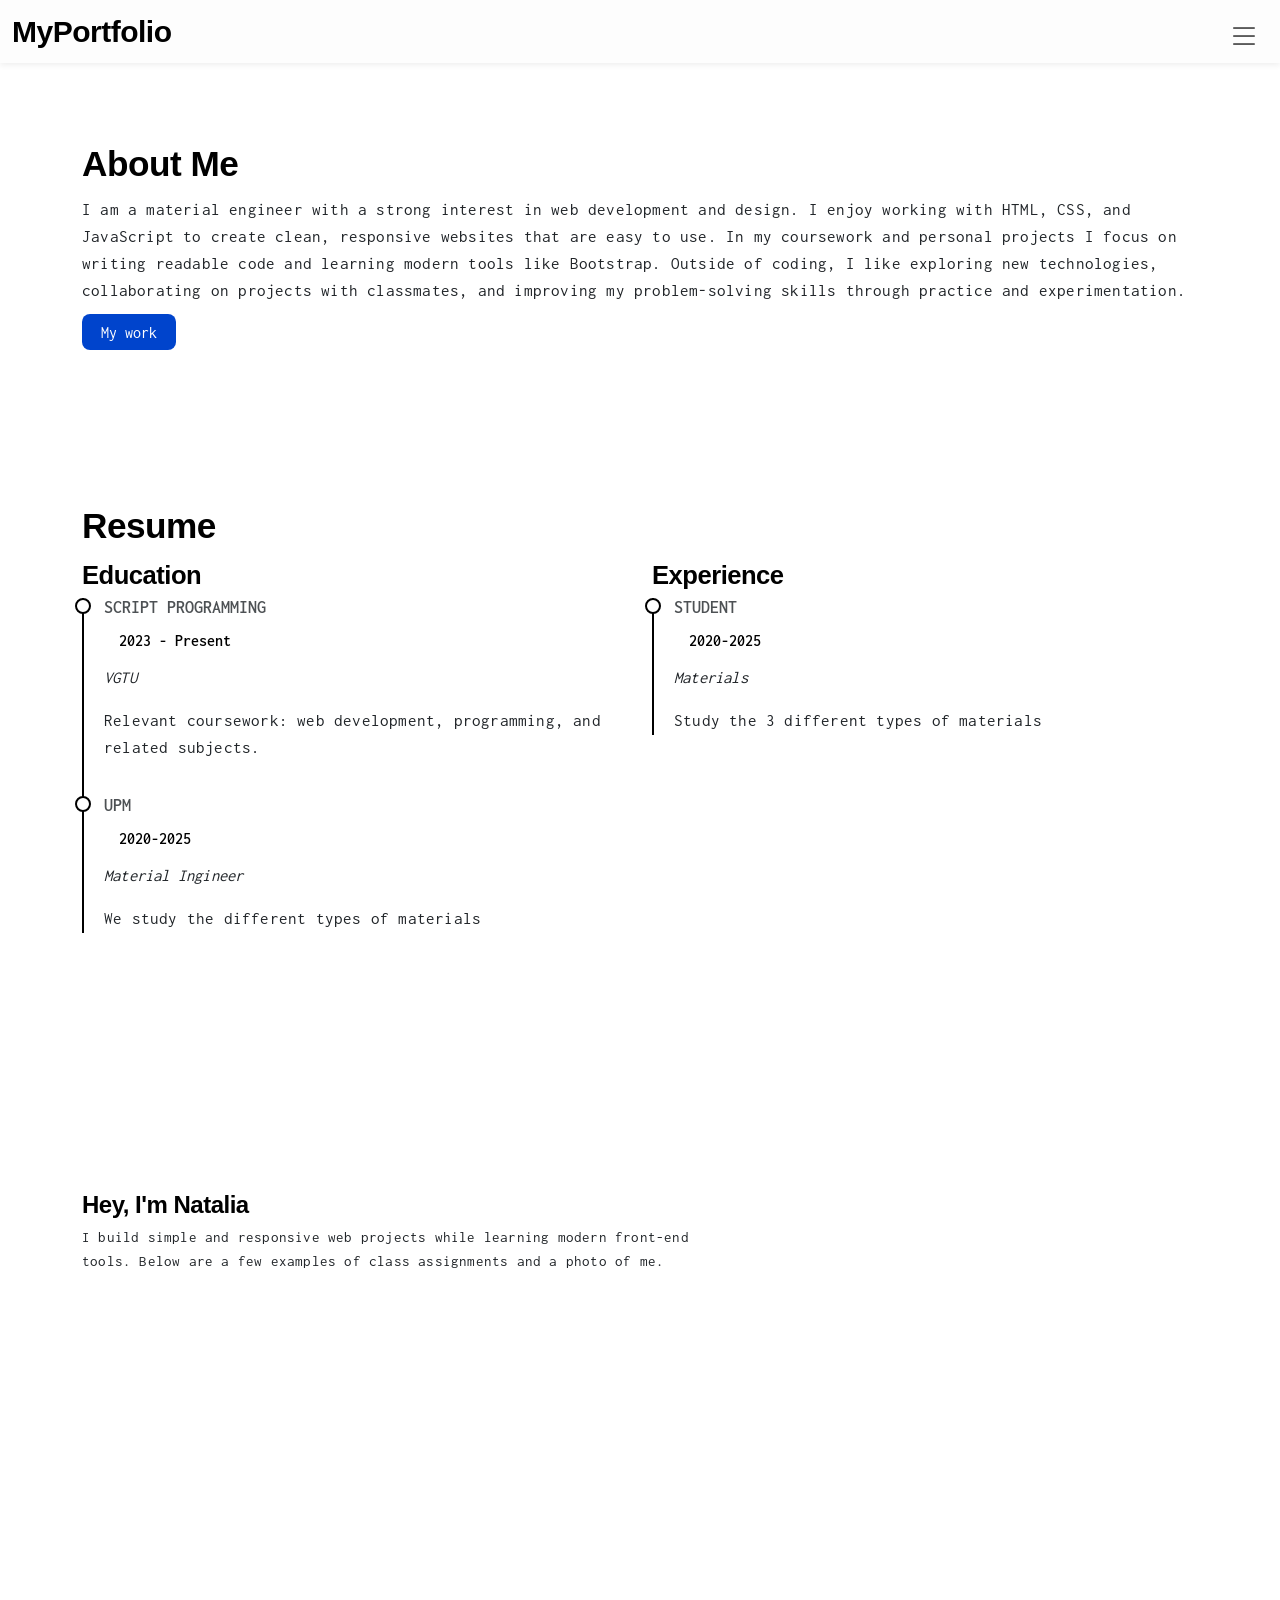
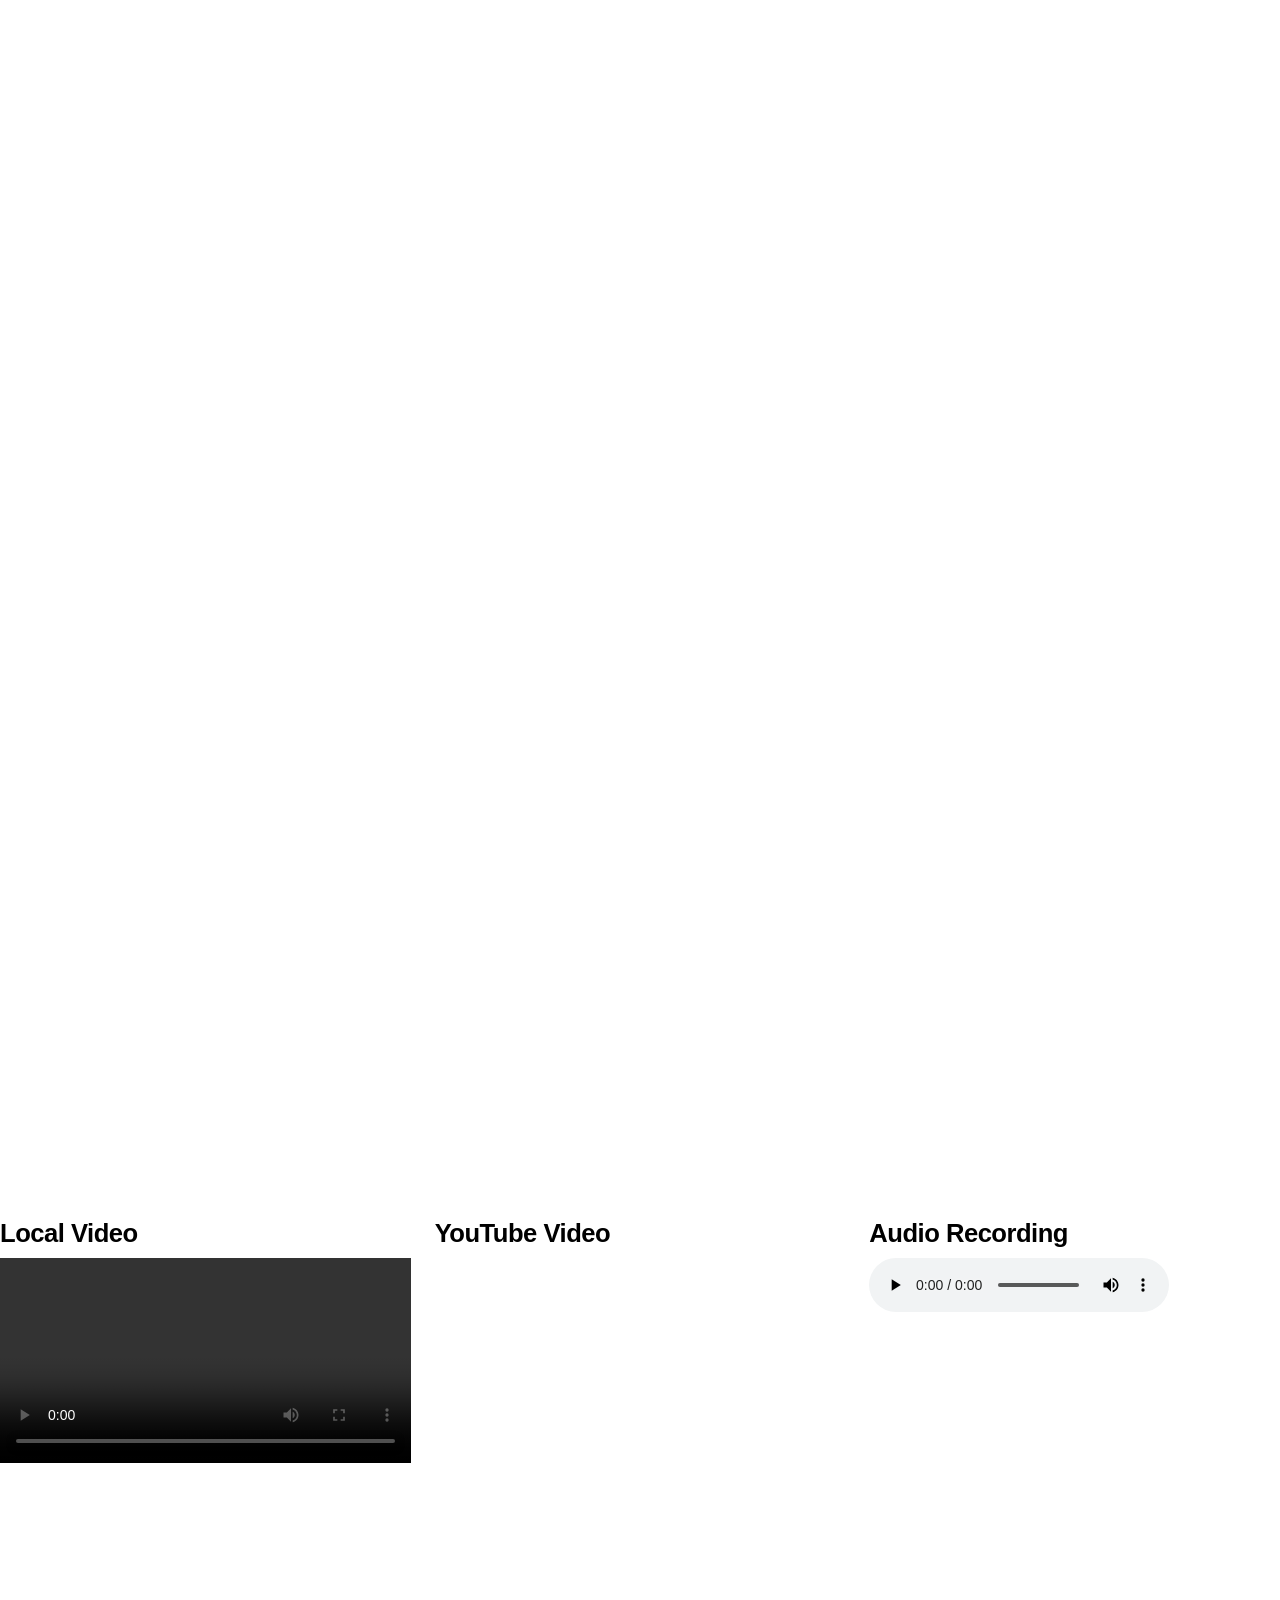
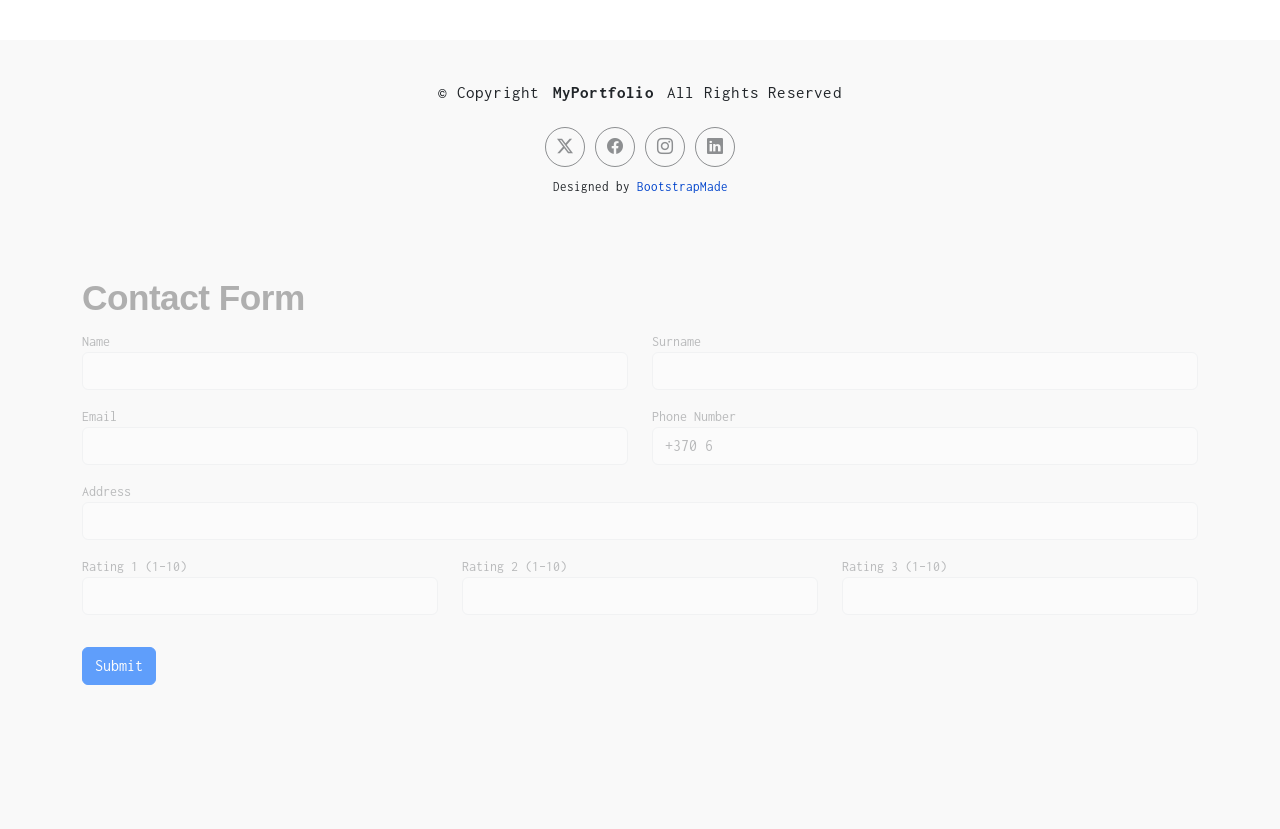
==== index.html @ 42c363b5 "Update index.html" ====
<!DOCTYPE html>
<html lang="en">

<head>
  <meta charset="utf-8">
  <meta content="width=device-width, initial-scale=1.0" name="viewport">
  <title>Natalia - Portfolio &amp; Resume</title>
  <meta name="description" content="">
  <meta name="keywords" content="">

  <link href="assets/img/favicon.png" rel="icon">
  <link href="assets/img/apple-touch-icon.png" rel="apple-touch-icon">

  <link href="https://fonts.googleapis.com" rel="preconnect">
  <link href="https://fonts.gstatic.com" rel="preconnect" crossorigin>
  <link href="https://fonts.googleapis.com/css2?family=Inconsolata:wght@200;300;400;500;600;700;800;900&display=swap" rel="stylesheet">

  <link href="assets/vendor/bootstrap/css/bootstrap.min.css" rel="stylesheet">
  <link href="assets/vendor/bootstrap-icons/bootstrap-icons.css" rel="stylesheet">
  <link href="assets/vendor/aos/aos.css" rel="stylesheet">
  <link href="assets/vendor/glightbox/css/glightbox.min.css" rel="stylesheet">
  <link href="assets/vendor/swiper/swiper-bundle.min.css" rel="stylesheet">

  <link href="assets/css/main.css" rel="stylesheet">
  <link href="assets/css/custom.css" rel="stylesheet">


  </head>

<body class="index-page loading animated-gradient-bg">
<div id="loader" class="loader"></div>


  <header id="header" class="header d-flex align-items-center sticky-top">
    <div class="container-fluid  position-relative d-flex align-items-center justify-content-between">

      <a href="index.html" class="logo d-flex align-items-center">
        <h1 class="sitename">MyPortfolio</h1>
      </a>

      <nav id="navmenu" class="navmenu">
        <ul>
          <li><a href="index.html" class="active">Home</a></li>
          <li><a href="about.html">About</a></li>
          <li><a href="services.html">Services</a></li>
          <li><a href="portfolio.html">Portfolio</a></li>
          <li class="dropdown"><a href="#"><span>Dropdown</span> <i class="bi bi-chevron-down toggle-dropdown"></i></a>
            <ul>
          <li><a href="contact.html">Contact</a></li>
        </ul>
        <i class="mobile-nav-toggle d-xl-none bi bi-list"></i>
      </nav>

    </div>
  </header>

  <main class="main">
    <!-- Decorative CSS shapes (optional task) -->
    <div class="decor-shape decor-circle"></div>
    <div class="decor-shape decor-triangle"></div>

    <section id="about" class="about section custom-fade">
      <div class="container">
        <h2>About Me</h2>
        <p>
          I am a material engineer with a strong interest in web development and
          design. I enjoy working with HTML, CSS, and JavaScript to create clean, responsive
          websites that are easy to use. In my coursework and personal projects I focus on
          writing readable code and learning modern tools like Bootstrap. Outside of coding,
          I like exploring new technologies, collaborating on projects with classmates, and
          improving my problem-solving skills through practice and experimentation.
        </p>
       <a class="btn-custom custom-hover" href="#portfolio">My work</a>
      </div>
    </section>
    <section id="resume" class="resume section custom-fade">
      <div class="container">
        <h2>Resume</h2>

        <div class="row">
          <div class="col-lg-6">
            <h3>Education</h3>

            <div class="resume-item">
              <h4>Script programming</h4>
              <h5>2023 - Present</h5>
              <p><em>VGTU</em></p>
              <p>Relevant coursework: web development, programming, and related subjects.</p>
            </div>

            <div class="resume-item">
              <h4>UPM</h4>
              <h5>2020-2025</h5>
              <p><em>Material Ingineer</em></p>
              <p>We study the different types of materials</p>
            </div>
          </div>

          <div class="col-lg-6">
            <h3>Experience</h3>

            <div class="resume-item">
              <h4>Student</h4>
              <h5>2020-2025</h5>
              <p><em>Materials</em></p>
              <p>Study the 3 different types of materials</p>
            </div>

          </div>
        </div>
      </div>
    </section>
    <section id="portfolio" class="portfolio section">


    <section id="portfolio2" class="portfolio section">

      <div class="container">

        <div class="isotope-layout" data-default-filter="*" data-layout="masonry" data-sort="original-order">

          <div class="row align-items-center">
            <div class="col-lg-7 portfolio-info">
              <h3>Hey, I'm Natalia</h3>
              <p> I build simple and responsive web projects while learning modern front-end tools.
  Below are a few examples of class assignments and a photo of me.</p>
            </div>
            <div class="col-lg-5 text-center text-lg-end">
              <ul class="portfolio-filters isotope-filters" data-aos="fade-up" data-aos-delay="100">
                <li data-filter="*" class="filter-active">All</li>
                <li data-filter=".filter-app">App</li>
                <li data-filter=".filter-product">Product</li>
                <li data-filter=".filter-branding">Branding</li>
                <li data-filter=".filter-books">Books</li>
              </ul></div>
          </div>

          <div class="row gy-4 isotope-container" data-aos="fade-up" data-aos-delay="200" style="position: relative; height: 1344px;">
            <div class="col-lg-4 col-md-6 portfolio-item isotope-item filter-product" style="position: absolute; left: 0px; top: 1008px;">
              <div class="portfolio-content h-100">
                <img src="assets/img/img_1.jpg" class="img-fluid" alt="Natalia">
                <div class="portfolio-info">
                  <h4>Me 1</h4>
                  <p>A picture of me in Norway</p>
                  <div>
                    <a href="assets/img/img_1.jpg" title="Me 1" data-gallery="portfolio-gallery-product" class="glightbox preview-link"><i class="bi bi-zoom-in"></i></a>
                    <a href="portfolio-details.html" title="More Details" class="details-link"><i class="bi bi-link-45deg"></i></a>
                  </div>
                </div>
              </div>
            </div><div class="col-lg-4 col-md-6 portfolio-item isotope-item filter-branding" style="position: absolute; left: 440px; top: 1008px;">
              <div class="portfolio-content h-100">
                <img src="assets/img/img_2.jpg" class="img-fluid" alt="using laser we examinate the samples">
                <div class="portfolio-info">
                  <h4>Me 2</h4>
                  <p>Nanomaterials Lab work</p>
                  <div>
                    <a href="assets/img/img_2.jpg" title="Me 2" data-gallery="portfolio-gallery-branding" class="glightbox preview-link"><i class="bi bi-zoom-in"></i></a>
                    <a href="portfolio-details.html" title="More Details" class="details-link"><i class="bi bi-link-45deg"></i></a>
                  </div>
                </div>
              </div>
            </div><div class="col-lg-4 col-md-6 portfolio-item isotope-item filter-books" style="position: absolute; left: 880px; top: 1008px;">
              <div class="portfolio-content h-100">
                <img src="assets/img/img_3.jpg" class="img-fluid" alt="In this picture we examinate the microstructure of the material">
                <div class="portfolio-info">
                  <h4>Me 3</h4>
                  <p>Aerospace material lab work</p>
                  <div>
                    <a href="assets/img/img_3.jpg" title="Me 3" data-gallery="portfolio-gallery-book" class="glightbox preview-link"><i class="bi bi-zoom-in"></i></a>
                    <a href="portfolio-details.html" title="More Details" class="details-link"><i class="bi bi-link-45deg"></i></a>
                  </div>
                </div>
              </div>
            </div></div></div>

      </div>

    </section><section id="services" class="services section">
      <div class="row gy-4 mt-4">
        <div class="col-lg-4">
          <h3>Local Video</h3>
          <video controls width="100%">
            <source src="assets/media/videolab.MOV" type="video/mp4">
            Class video
          </video>
        </div>

        <div class="col-lg-4">
          <h3>YouTube Video</h3>
          <iframe width="100%" height="215"
                  src="https://www.youtube.com/embed/D8U4G5kcpcM?si=-_THnmjvSXBXtHOO"
                  frameborder="0"
                  allow="accelerometer; autoplay; clipboard-write; encrypted-media; gyroscope; picture-in-picture"
                  allowfullscreen>
          </iframe>
        </div>

        <div class="col-lg-4">
          <h3>Audio Recording</h3>
          <audio controls>
            <source src="assets/media/sound.mp3" type="audio/mpeg">
            Audio
          </audio>
        </div>
      </div>



    </section></main>

  <footer id="footer" class="footer light-background">

    <div class="container">
      <div class="copyright text-center ">
        <p>© <span>Copyright</span> <strong class="px-1 sitename">MyPortfolio</strong> <span>All Rights Reserved</span></p>
      </div>
      <div class="social-links d-flex justify-content-center">
        <a href=""><i class="bi bi-twitter-x"></i></a>
        <a href=""><i class="bi bi-facebook"></i></a>
        <a href=""><i class="bi bi-instagram"></i></a>
        <a href=""><i class="bi bi-linkedin"></i></a>
      </div>
      <div class="credits">
        Designed by <a href="https://bootstrapmade.com/">BootstrapMade</a>
      </div>
    </div>
<section id="contact" class="contact section">
  <div class="container">

    <h2>Contact Form</h2>

    <form id="contactForm">

      <div class="row gy-3">
        
        <div class="col-md-6">
          <label>Name</label>
          <input type="text" id="name" class="form-control">
        </div>

        <div class="col-md-6">
          <label>Surname</label>
          <input type="text" id="surname" class="form-control">
        </div>

        <div class="col-md-6">
          <label>Email</label>
          <input type="email" id="email" class="form-control">
        </div>

        <div class="col-md-6">
          <label>Phone Number</label>
          <input type="text" id="phone" class="form-control">
        </div>

        <div class="col-12">
          <label>Address</label>
          <input type="text" id="address" class="form-control">
        </div>

        <div class="col-md-4">
          <label>Rating 1 (1–10)</label>
          <input type="number" id="rate1" class="form-control rating-input" min="1" max="10">
        </div>

        <div class="col-md-4">
          <label>Rating 2 (1–10)</label>
          <input type="number" id="rate2" class="form-control rating-input" min="1" max="10">
        </div>

        <div class="col-md-4">
          <label>Rating 3 (1–10)</label>
          <input type="number" id="rate3" class="form-control rating-input" min="1" max="10">
        </div>

        <div class="col-12">
          <button type="submit" id="submitBtn" class="btn btn-primary mt-3">Submit</button>
      
      </div>
    </form>

    <div id="formResult" class="mt-4"></div>

    <div id="successPopup" class="popup">Form submitted successfully!</div>

  </div>
</section>

</section>

  </footer>

  <a href="#" id="scroll-top" class="scroll-top d-flex align-items-center justify-content-center"><i class="bi bi-arrow-up-short"></i></a>

  <script src="assets/vendor/bootstrap/js/bootstrap.bundle.min.js"></script>
  <script src="assets/vendor/php-email-form/validate.js"></script>
  <script src="assets/vendor/aos/aos.js"></script>
  <script src="assets/vendor/glightbox/js/glightbox.min.js"></script>
  <script src="assets/vendor/imagesloaded/imagesloaded.pkgd.min.js"></script>
  <script src="assets/vendor/isotope-layout/isotope.pkgd.min.js"></script>
  <script src="assets/vendor/swiper/swiper-bundle.min.js"></script>

  <script src="assets/js/main.js"></script>
  <script src="assets/js/custom.js"></script>
    <script>
    // Cuando la página termina de cargar
    window.addEventListener('load', function () {
      const loader = document.getElementById('loader');

      // Quita la clase "loading" del body para mostrar el contenido
      document.body.classList.remove('loading');

      // Desvanece y oculta el loader
      if (loader) {
        loader.style.opacity = '0';
        setTimeout(function () {
          loader.style.display = 'none';
        }, 500); // mismo tiempo que la transición en CSS
      }
    });
  </script>

</body>

</html>
---- assets/css/main.css ----
/**
* Template Name: MyPortfolio
* Template URL: https://bootstrapmade.com/myportfolio-bootstrap-portfolio-website-template/
* Updated: Aug 08 2024 with Bootstrap v5.3.3
* Author: BootstrapMade.com
* License: https://bootstrapmade.com/license/
*/

/*--------------------------------------------------------------
# Font & Color Variables
# Help: https://bootstrapmade.com/color-system/
--------------------------------------------------------------*/
/* Fonts */
:root {
  --default-font: "Inconsolata",  system-ui, -apple-system, "Segoe UI", Roboto, "Helvetica Neue", Arial, "Noto Sans", "Liberation Sans", sans-serif, "Apple Color Emoji", "Segoe UI Emoji", "Segoe UI Symbol", "Noto Color Emoji";
  --heading-font: "Inconsolata",  sans-serif;
  --nav-font: "Inconsolata",  sans-serif;
}

/* Global Colors - The following color variables are used throughout the website. Updating them here will change the color scheme of the entire website */
:root { 
  --background-color: #ffffff; /* Background color for the entire website, including individual sections */
  --default-color: #212529; /* Default color used for the majority of the text content across the entire website */
  --heading-color: #000000; /* Color for headings, subheadings and title throughout the website */
  --accent-color: #000000; /* Accent color that represents your brand on the website. It's used for buttons, links, and other elements that need to stand out */
  --surface-color: #ffffff; /* The surface color is used as a background of boxed elements within sections, such as cards, icon boxes, or other elements that require a visual separation from the global background. */
  --contrast-color: #ffffff; /* Contrast color for text, ensuring readability against backgrounds of accent, heading, or default colors. */
}

/* Nav Menu Colors - The following color variables are used specifically for the navigation menu. They are separate from the global colors to allow for more customization options */
:root {
  --nav-color: #5b5b5b;  /* The default color of the main navmenu links */
  --nav-hover-color: #000000; /* Applied to main navmenu links when they are hovered over or active */
  --nav-mobile-background-color: #f5f5f5; /* Used as the background color for mobile navigation menu */
  --nav-dropdown-background-color: #ffffff; /* Used as the background color for dropdown items that appear when hovering over primary navigation items */
  --nav-dropdown-color: #5b5b5b; /* Used for navigation links of the dropdown items in the navigation menu. */
  --nav-dropdown-hover-color: #000000; /* Similar to --nav-hover-color, this color is applied to dropdown navigation links when they are hovered over. */
}

/* Color Presets - These classes override global colors when applied to any section or element, providing reuse of the sam color scheme. */

.light-background {
  --background-color: #f9f9f9;
  --surface-color: #ffffff;
}

.dark-background {
  --background-color: #060606;
  --default-color: #ffffff;
  --heading-color: #ffffff;
  --surface-color: #252525;
  --contrast-color: #ffffff;
}

/* Smooth scroll */
:root {
  scroll-behavior: smooth;
}

/*--------------------------------------------------------------
# General Styling & Shared Classes
--------------------------------------------------------------*/
body {
  color: var(--default-color);
  background-color: var(--background-color);
  font-family: var(--default-font);
}

a {
  color: var(--accent-color);
  text-decoration: none;
  transition: 0.3s;
}

a:hover {
  color: color-mix(in srgb, var(--accent-color), transparent 25%);
  text-decoration: none;
}

h1,
h2,
h3,
h4,
h5,
h6 {
  color: var(--heading-color);
  font-family: var(--heading-font);
}

/* PHP Email Form Messages
------------------------------*/
.php-email-form .error-message {
  display: none;
  background: #df1529;
  color: #ffffff;
  text-align: left;
  padding: 15px;
  margin-bottom: 24px;
  font-weight: 600;
}

.php-email-form .sent-message {
  display: none;
  color: #ffffff;
  background: #059652;
  text-align: center;
  padding: 15px;
  margin-bottom: 24px;
  font-weight: 600;
}

.php-email-form .loading {
  display: none;
  background: var(--surface-color);
  text-align: center;
  padding: 15px;
  margin-bottom: 24px;
}

.php-email-form .loading:before {
  content: "";
  display: inline-block;
  border-radius: 50%;
  width: 24px;
  height: 24px;
  margin: 0 10px -6px 0;
  border: 3px solid var(--accent-color);
  border-top-color: var(--surface-color);
  animation: php-email-form-loading 1s linear infinite;
}

@keyframes php-email-form-loading {
  0% {
    transform: rotate(0deg);
  }

  100% {
    transform: rotate(360deg);
  }
}

/*--------------------------------------------------------------
# Global Header
--------------------------------------------------------------*/
.header {
  color: var(--default-color);
  background-color: var(--background-color);
  padding: 15px 0;
  transition: all 0.5s;
  z-index: 997;
}

.header .logo {
  line-height: 1;
}

.header .logo img {
  max-height: 32px;
  margin-right: 8px;
}

.header .logo h1 {
  font-size: 30px;
  margin: 0;
  font-weight: 700;
  color: var(--heading-color);
}

/*--------------------------------------------------------------
# Navigation Menu
--------------------------------------------------------------*/
/* Navmenu */
.mobile-nav-toggle {
  color: var(--nav-color);
  position: fixed;
  top: 20px;
  right: 20px;
  font-size: 32px;
  line-height: 0;
  cursor: pointer;
  display: block !important;
  z-index: 998;
  transition: 0.3s;
}

.mobile-nav-toggle:hover {
  color: var(--nav-hover-color);
}

.navmenu {
  position: fixed;
  top: 0;
  bottom: 0;
  right: -300px;
  z-index: 997;
  transition: 0.3s;
  width: 300px;
  overflow: hidden;
}

.navmenu ul {
  display: block;
  list-style: none;
  padding: 10px 0;
  margin: 0;
  overflow-y: auto;
  transition: 0.3s;
  z-index: 998;
}

.navmenu a,
.navmenu a:focus {
  color: var(--nav-dropdown-color);
  padding: 10px 20px;
  font-family: var(--nav-font);
  font-size: 17px;
  font-weight: 500;
  display: flex;
  align-items: center;
  justify-content: space-between;
  white-space: nowrap;
  transition: 0.3s;
}

.navmenu a i,
.navmenu a:focus i {
  font-size: 12px;
  line-height: 0;
  margin-left: 5px;
  width: 30px;
  height: 30px;
  display: flex;
  align-items: center;
  justify-content: center;
  border-radius: 50%;
  transition: 0.3s;
  background-color: color-mix(in srgb, var(--accent-color), transparent 90%);
}

.navmenu a i:hover,
.navmenu a:focus i:hover {
  background-color: var(--accent-color);
  color: var(--contrast-color);
}

.navmenu a:hover,
.navmenu .active,
.navmenu .active:focus {
  color: var(--nav-dropdown-hover-color);
}

.navmenu .active i,
.navmenu .active:focus i {
  background-color: var(--accent-color);
  color: var(--contrast-color);
  transform: rotate(180deg);
}

.navmenu .dropdown ul {
  position: static;
  display: none;
  z-index: 99;
  padding: 10px 0;
  margin: 10px 20px;
  box-shadow: none;
  transition: all 0.5s ease-in-out;
}

.navmenu .dropdown>.dropdown-active {
  display: block;
  background-color: var(--nav-dropdown-background-color);
  border: 1px solid color-mix(in srgb, var(--nav-dropdown-color), transparent 90%);
}

.mobile-nav-active {
  overflow: hidden;
}

.mobile-nav-active .mobile-nav-toggle {
  right: 310px;
  background-color: var(--surface-color);
  border-radius: 50%;
  border: 1px solid color-mix(in srgb, var(--default-color), transparent 80%);
}

.mobile-nav-active .navmenu {
  position: fixed;
  overflow: hidden;
  top: 0;
  bottom: 0;
  right: 0;
  background-color: var(--nav-mobile-background-color);
  transition: 0.3s;
}

/*--------------------------------------------------------------
# Global Footer
--------------------------------------------------------------*/
.footer {
  color: var(--default-color);
  background-color: var(--background-color);
  font-size: 14px;
  padding: 40px 0;
  position: relative;
}

.footer .copyright p {
  margin-bottom: 0;
}

.footer .social-links {
  margin-top: 20px;
}

.footer .social-links a {
  display: flex;
  align-items: center;
  justify-content: center;
  width: 40px;
  height: 40px;
  border-radius: 50%;
  border: 1px solid color-mix(in srgb, var(--default-color), transparent 50%);
  font-size: 16px;
  color: color-mix(in srgb, var(--default-color), transparent 50%);
  margin: 0 5px;
  transition: 0.3s;
}

.footer .social-links a:hover {
  color: var(--accent-color);
  border-color: var(--accent-color);
}

.footer .credits {
  margin-top: 10px;
  font-size: 13px;
  text-align: center;
}

/*--------------------------------------------------------------
# Preloader
--------------------------------------------------------------*/
#preloader {
  position: fixed;
  inset: 0;
  z-index: 9999;
  overflow: hidden;
  background-color: var(--background-color);
  transition: all 0.6s ease-out;
}

#preloader:before {
  content: "";
  position: fixed;
  top: calc(50% - 30px);
  left: calc(50% - 30px);
  border: 6px solid var(--accent-color);
  border-top-color: color-mix(in srgb, var(--accent-color), transparent 90%);
  border-radius: 50%;
  width: 60px;
  height: 60px;
  animation: animate-preloader 1s linear infinite;
}

@keyframes animate-preloader {
  0% {
    transform: rotate(0deg);
  }

  100% {
    transform: rotate(360deg);
  }
}

/*--------------------------------------------------------------
# Scroll Top Button
--------------------------------------------------------------*/
.scroll-top {
  position: fixed;
  visibility: hidden;
  opacity: 0;
  right: 15px;
  bottom: -15px;
  z-index: 99999;
  background-color: var(--accent-color);
  width: 44px;
  height: 44px;
  border-radius: 50px;
  transition: all 0.4s;
}

.scroll-top i {
  font-size: 24px;
  color: var(--contrast-color);
  line-height: 0;
}

.scroll-top:hover {
  background-color: color-mix(in srgb, var(--accent-color), transparent 20%);
  color: var(--contrast-color);
}

.scroll-top.active {
  visibility: visible;
  opacity: 1;
  bottom: 15px;
}

/*--------------------------------------------------------------
# Disable aos animation delay on mobile devices
--------------------------------------------------------------*/
@media screen and (max-width: 768px) {
  [data-aos-delay] {
    transition-delay: 0 !important;
  }
}

/*--------------------------------------------------------------
# Global Page Titles & Breadcrumbs
--------------------------------------------------------------*/
.page-title {
  color: var(--default-color);
  background-color: var(--background-color);
  padding: 120px 0;
  text-align: center;
  position: relative;
}

.page-title h1 {
  font-size: 42px;
  font-weight: 700;
  margin-bottom: 10px;
}

.page-title .breadcrumbs ol {
  display: flex;
  flex-wrap: wrap;
  list-style: none;
  justify-content: center;
  padding: 0;
  margin: 0;
  font-size: 16px;
  font-weight: 400;
}

.page-title .breadcrumbs ol li+li {
  padding-left: 10px;
}

.page-title .breadcrumbs ol li+li::before {
  content: "/";
  display: inline-block;
  padding-right: 10px;
  color: color-mix(in srgb, var(--default-color), transparent 70%);
}

/*--------------------------------------------------------------
# Global Sections
--------------------------------------------------------------*/
section,
.section {
  color: var(--default-color);
  background-color: var(--background-color);
  padding: 60px 0;
  scroll-margin-top: 90px;
  overflow: clip;
}

@media (max-width: 1199px) {

  section,
  .section {
    scroll-margin-top: 66px;
  }
}

/*--------------------------------------------------------------
# Global Section Titles
--------------------------------------------------------------*/
.section-title {
  text-align: center;
  padding-bottom: 60px;
  position: relative;
}

.section-title h2 {
  font-size: 32px;
  font-weight: 400;
  margin-bottom: 15px;
}

.section-title p {
  margin-bottom: 0;
}

/*--------------------------------------------------------------
# Portfolio Section
--------------------------------------------------------------*/
.portfolio .portfolio-info h3 {
  font-size: 24px;
  margin-bottom: 5px;
}

.portfolio .portfolio-info p {
  font-size: 15px;
}

.portfolio .portfolio-filters {
  padding: 0;
  margin: 0 auto 20px auto;
  list-style: none;
}

.portfolio .portfolio-filters li {
  cursor: pointer;
  display: inline-block;
  padding: 0;
  font-size: 16px;
  font-weight: 400;
  margin: 0 10px;
  line-height: 1;
  margin-bottom: 5px;
  transition: all 0.3s ease-in-out;
}


.portfolio .portfolio-filters li:first-child {
  margin-left: 0;
}

.portfolio .portfolio-filters li:last-child {
  margin-right: 5px;
}

@media (max-width: 575px) {
  .portfolio .portfolio-filters li {
    font-size: 14px;
    margin: 0 5px;
  }
}

.portfolio .portfolio-content {
  position: relative;
  overflow: hidden;
}

.portfolio .portfolio-content img {
  transition: 0.3s;
}

.portfolio .portfolio-content .portfolio-info {
  opacity: 0;
  position: absolute;
  inset: 0;
  z-index: 3;
  transition: all ease-in-out 0.3s;
  background: rgba(0, 0, 0, 0.6);
  padding: 15px;
  display: flex;
  align-items: center;
  justify-content: center;
  flex-direction: column;
}

.portfolio .portfolio-content .portfolio-info h4 {
  font-size: 18px;
  mask-border: 0;
  font-weight: 400;
  color: #ffffff;
  display: inline-block;
}

.portfolio .portfolio-content .portfolio-info p {
  text-align: center;
  display: inline-block;
  font-size: 14px;
  font-weight: 400;
  color: rgba(255, 255, 255, 0.8);
}

.portfolio .portfolio-content .portfolio-info .preview-link,
.portfolio .portfolio-content .portfolio-info .details-link {
  font-size: 26px;
  color: #fff;
  transition: 0.3s;
  line-height: 1.2;
}

.portfolio .portfolio-content .portfolio-info .preview-link:hover,
.portfolio .portfolio-content .portfolio-info .details-link:hover {
  color: var(--accent-color);
}

.portfolio .portfolio-content .portfolio-info .details-link {
  left: 50%;
  font-size: 34px;
  line-height: 0;
}

.portfolio .portfolio-content:hover .portfolio-info {
  opacity: 1;
}

.portfolio .portfolio-content:hover img {
  transform: scale(1.1);
}

/*--------------------------------------------------------------
# Clients Section
--------------------------------------------------------------*/
.clients .swiper-slide img {
  opacity: 0.5;
  transition: 0.3s;
  filter: grayscale(100);
}

.clients .swiper-slide img:hover {
  filter: none;
  opacity: 1;
}

.clients .swiper-wrapper {
  height: auto;
}

.clients .swiper-pagination {
  margin-top: 20px;
  position: relative;
}

.clients .swiper-pagination .swiper-pagination-bullet {
  width: 12px;
  height: 12px;
  opacity: 1;
  background-color: color-mix(in srgb, var(--default-color), transparent 80%);
}

.clients .swiper-pagination .swiper-pagination-bullet-active {
  background-color: var(--accent-color);
}

/*--------------------------------------------------------------
# Services Section
--------------------------------------------------------------*/
.services .service-item {
  background-color: var(--surface-color);
  padding: 40px;
  box-shadow: 0px 0 30px rgba(0, 0, 0, 0.1);
  height: 100%;
}

.services .service-item .icon {
  width: 48px;
  height: 48px;
  position: relative;
  margin-bottom: 50px;
}

.services .service-item .icon i {
  color: color-mix(in srgb, var(--heading-color), transparent 30%);
  font-size: 56px;
  transition: ease-in-out 0.3s;
  z-index: 2;
  position: relative;
}

.services .service-item .icon:before {
  position: absolute;
  content: "";
  height: 100%;
  width: 100%;
  background: color-mix(in srgb, var(--heading-color), transparent 95%);
  border-radius: 50px;
  z-index: 1;
  top: 10px;
  right: -20px;
  transition: 0.3s;
}

.services .service-item h3 {
  color: color-mix(in srgb, var(--heading-color), transparent 20%);
  font-weight: 700;
  margin: 0 0 20px 0;
  padding-bottom: 8px;
  font-size: 22px;
  position: relative;
  display: inline-block;
  border-bottom: 4px solid color-mix(in srgb, var(--heading-color), transparent 90%);
  transition: 0.3s;
}

.services .service-item p {
  line-height: 24px;
  font-size: 14px;
  margin-bottom: 0;
}

.services .service-item .readmore {
  margin-top: 15px;
  display: inline-block;
  color: color-mix(in srgb, var(--default-color), transparent 30%);
}

.services .service-item:hover .icon i {
  color: var(--heading-color);
}

.services .service-item:hover .icon:before {
  background: color-mix(in srgb, var(--heading-color), transparent 90%);
}

.services .service-item:hover h3 {
  border-color: color-mix(in srgb, var(--accent-color), transparent 70%);
  color: var(--heading-color);
}

.services .service-item:hover .readmore {
  color: var(--accent-color);
}

/*--------------------------------------------------------------
# Testimonials Section
--------------------------------------------------------------*/
.testimonials .section-header {
  margin-bottom: 40px;
}

.testimonials .testimonials-carousel,
.testimonials .testimonials-slider {
  overflow: hidden;
}

.testimonials .testimonial-item {
  text-align: center;
}

.testimonials .testimonial-item .testimonial-img {
  width: 120px;
  border-radius: 50%;
  border: 4px solid var(--background-color);
  margin: 0 auto;
}

.testimonials .testimonial-item h3 {
  font-size: 20px;
  font-weight: bold;
  margin: 10px 0 5px 0;
}

.testimonials .testimonial-item h4 {
  font-size: 14px;
  color: color-mix(in srgb, var(--default-color), transparent 40%);
  margin: 0 0 15px 0;
}

.testimonials .testimonial-item .stars {
  margin-bottom: 15px;
}

.testimonials .testimonial-item .stars i {
  color: #ffc107;
  margin: 0 1px;
}

.testimonials .testimonial-item .quote-icon-left,
.testimonials .testimonial-item .quote-icon-right {
  color: color-mix(in srgb, var(--accent-color), transparent 50%);
  font-size: 26px;
  line-height: 0;
}

.testimonials .testimonial-item .quote-icon-left {
  display: inline-block;
  left: -5px;
  position: relative;
}

.testimonials .testimonial-item .quote-icon-right {
  display: inline-block;
  right: -5px;
  position: relative;
  top: 10px;
  transform: scale(-1, -1);
}

.testimonials .testimonial-item p {
  font-style: italic;
  margin: 0 auto 15px auto;
}

.testimonials .swiper-wrapper {
  height: auto;
}

.testimonials .swiper-pagination {
  margin-top: 20px;
  position: relative;
}

.testimonials .swiper-pagination .swiper-pagination-bullet {
  width: 12px;
  height: 12px;
  opacity: 1;
  background-color: color-mix(in srgb, var(--default-color), transparent 85%);
}

.testimonials .swiper-pagination .swiper-pagination-bullet-active {
  background-color: var(--accent-color);
}

@media (min-width: 992px) {
  .testimonials .testimonial-item p {
    width: 80%;
  }
}

/*--------------------------------------------------------------
# About Section
--------------------------------------------------------------*/
.about .content h2 {
  font-weight: 700;
  font-size: 24px;
}

.about .content ul {
  list-style: none;
  padding: 0;
}

.about .content ul li {
  margin-bottom: 20px;
  display: flex;
  align-items: center;
}

.about .content ul strong {
  margin-right: 10px;
}

.about .content ul i {
  font-size: 16px;
  margin-right: 5px;
  color: var(--accent-color);
  line-height: 0;
}

/*--------------------------------------------------------------
# Resume Section
--------------------------------------------------------------*/
.resume .resume-title {
  color: var(--heading-color);
  font-size: 26px;
  font-weight: 700;
  margin-top: 20px;
  margin-bottom: 20px;
}

.resume .resume-item {
  padding: 0 0 20px 20px;
  margin-top: -2px;
  border-left: 2px solid var(--accent-color);
  position: relative;
}

.resume .resume-item h4 {
  line-height: 18px;
  font-size: 18px;
  font-weight: 600;
  text-transform: uppercase;
  color: color-mix(in srgb, var(--default-color), transparent 20%);
  margin-bottom: 10px;
}

.resume .resume-item h5 {
  font-size: 16px;
  padding: 5px 15px;
  display: inline-block;
  font-weight: 600;
  margin-bottom: 10px;
}

.resume .resume-item ul {
  padding-left: 20px;
}

.resume .resume-item ul li {
  padding-bottom: 10px;
}

.resume .resume-item:last-child {
  padding-bottom: 0;
}

.resume .resume-item::before {
  content: "";
  position: absolute;
  width: 16px;
  height: 16px;
  border-radius: 50px;
  left: -9px;
  top: 0;
  background: var(--background-color);
  border: 2px solid var(--accent-color);
}

/*--------------------------------------------------------------
# Pricing Section
--------------------------------------------------------------*/
.pricing .pricing-item {
  background-color: var(--surface-color);
  padding: 60px 40px;
  box-shadow: 0 3px 20px -2px rgba(0, 0, 0, 0.1);
  height: 100%;
  position: relative;
}

.pricing h3 {
  font-weight: 600;
  margin-bottom: 15px;
  font-size: 20px;
}

.pricing h4 {
  font-size: 48px;
  color: var(--accent-color);
  font-family: var(--heading-font);
  font-weight: 400;
}

.pricing h4 sup {
  font-size: 28px;
}

.pricing h4 span {
  color: color-mix(in srgb, var(--default-color), transparent 60%);
  font-size: 18px;
}

.pricing ul {
  padding: 20px 0;
  list-style: none;
  color: color-mix(in srgb, var(--default-color), transparent 30%);
  text-align: left;
  line-height: 20px;
}

.pricing ul li {
  padding: 10px 0;
  display: flex;
  align-items: center;
}

.pricing ul i {
  color: #059652;
  font-size: 24px;
  padding-right: 3px;
}

.pricing ul .na {
  color: color-mix(in srgb, var(--default-color), transparent 60%);
}

.pricing ul .na i {
  color: color-mix(in srgb, var(--default-color), transparent 60%);
}

.pricing ul .na span {
  text-decoration: line-through;
}

.pricing .buy-btn {
  color: color-mix(in srgb, var(--default-color), transparent 40%);
  background-color: var(--background-color);
  display: inline-block;
  padding: 8px 35px 10px 35px;
  border-radius: 4px;
  border: 1px solid color-mix(in srgb, var(--default-color), transparent 60%);
  transition: none;
  font-size: 16px;
  font-weight: 500;
  font-family: var(--heading-font);
  transition: 0.3s;
}

.pricing .buy-btn:hover {
  background: var(--accent-color);
  border-color: var(--accent-color);
  color: var(--contrast-color);
}

.pricing .featured {
  z-index: 10;
}

.pricing .featured .pricing-item {
  background: var(--accent-color);
}

@media (min-width: 992px) {
  .pricing .featured .pricing-item {
    transform: scale(1.02, 1.1);
  }
}

.pricing .featured h3,
.pricing .featured h4,
.pricing .featured h4 span,
.pricing .featured ul,
.pricing .featured ul .na,
.pricing .featured ul i,
.pricing .featured ul .na i {
  color: var(--contrast-color);
}

.pricing .featured .buy-btn {
  background: var(--accent-color);
  color: var(--contrast-color);
  border-color: var(--contrast-color);
}

.pricing .featured .buy-btn:hover {
  background: color-mix(in srgb, var(--background-color), transparent 92%);
}

/*--------------------------------------------------------------
# Alt Pricing Section
--------------------------------------------------------------*/
.alt-pricing .pricing-item {
  border-bottom: 1px dashed color-mix(in srgb, var(--default-color), transparent 60%);
  width: 100%;
  height: 100%;
  padding: 0 0 15px 0;
}

.alt-pricing .pricing-item h3 {
  margin: 0;
  font-size: 20px;
  font-weight: 600;
}

.alt-pricing .pricing-item h4 {
  margin: 0;
  font-size: 18px;
  color: var(--accent-color);
}

/*--------------------------------------------------------------
# Portfolio Details Section
--------------------------------------------------------------*/
.portfolio-details .portfolio-details-slider img {
  width: 100%;
}

.portfolio-details .portfolio-details-slider .swiper-pagination {
  margin-top: 20px;
  position: relative;
}

.portfolio-details .portfolio-details-slider .swiper-pagination .swiper-pagination-bullet {
  width: 12px;
  height: 12px;
  background-color: color-mix(in srgb, var(--default-color), transparent 85%);
  opacity: 1;
}

.portfolio-details .portfolio-details-slider .swiper-pagination .swiper-pagination-bullet-active {
  background-color: var(--accent-color);
}

.portfolio-details .portfolio-info {
  background-color: var(--surface-color);
  padding: 30px;
  box-shadow: 0px 0 30px rgba(0, 0, 0, 0.1);
}

.portfolio-details .portfolio-info h3 {
  font-size: 22px;
  font-weight: 700;
  margin-bottom: 20px;
  padding-bottom: 20px;
  border-bottom: 1px solid color-mix(in srgb, var(--default-color), transparent 85%);
}

.portfolio-details .portfolio-info ul {
  list-style: none;
  padding: 0;
  font-size: 15px;
}

.portfolio-details .portfolio-info ul li+li {
  margin-top: 10px;
}

.portfolio-details .portfolio-description {
  padding-top: 30px;
}

.portfolio-details .portfolio-description h2 {
  font-size: 26px;
  font-weight: 700;
  margin-bottom: 20px;
}

.portfolio-details .portfolio-description p {
  padding: 0;
  color: color-mix(in srgb, var(--default-color), transparent 30%);
}

/*--------------------------------------------------------------
# Service Details Section
--------------------------------------------------------------*/
.service-details .services-list {
  background-color: var(--surface-color);
  padding: 10px 30px;
  border: 1px solid color-mix(in srgb, var(--default-color), transparent 90%);
  margin-bottom: 20px;
}

.service-details .services-list a {
  display: block;
  line-height: 1;
  padding: 8px 0 8px 15px;
  border-left: 3px solid color-mix(in srgb, var(--default-color), transparent 70%);
  margin: 20px 0;
  color: color-mix(in srgb, var(--default-color), transparent 20%);
  transition: 0.3s;
}

.service-details .services-list a.active {
  color: var(--heading-color);
  font-weight: 700;
  border-color: var(--accent-color);
}

.service-details .services-list a:hover {
  border-color: var(--accent-color);
}

.service-details .services-img {
  margin-bottom: 20px;
}

.service-details h3 {
  font-size: 26px;
  font-weight: 700;
}

.service-details h4 {
  font-size: 20px;
  font-weight: 700;
}

.service-details p {
  font-size: 15px;
}

.service-details ul {
  list-style: none;
  padding: 0;
  font-size: 15px;
}

.service-details ul li {
  padding: 5px 0;
  display: flex;
  align-items: center;
}

.service-details ul i {
  font-size: 20px;
  margin-right: 8px;
  color: var(--accent-color);
}

/*--------------------------------------------------------------
# Starter Section Section
--------------------------------------------------------------*/
.starter-section {
  /* Add your styles here */
}

/*--------------------------------------------------------------
# Contact Section
--------------------------------------------------------------*/
.contact {
  background-image: url("../img/contact-bg.png");
  background-position: left center;
  background-repeat: no-repeat;
  position: relative;
}

@media (max-width: 640px) {
  .contact {
    background-position: center 50px;
    background-size: contain;
  }
}

.contact:before {
  content: "";
  background: color-mix(in srgb, var(--background-color), transparent 30%);
  position: absolute;
  bottom: 0;
  top: 0;
  left: 0;
  right: 0;
}

.contact .info-item+.info-item {
  margin-top: 40px;
}

.contact .info-item i {
  background: var(--accent-color);
  color: var(--contrast-color);
  font-size: 20px;
  width: 44px;
  height: 44px;
  display: flex;
  justify-content: center;
  align-items: center;
  border-radius: 50px;
  transition: all 0.3s ease-in-out;
  margin-right: 15px;
}

.contact .info-item h3 {
  padding: 0;
  font-size: 18px;
  font-weight: 700;
  margin-bottom: 5px;
}

.contact .info-item p {
  padding: 0;
  margin-bottom: 0;
  font-size: 14px;
}

.contact .php-email-form {
  height: 100%;
}

.contact .php-email-form input[type=text],
.contact .php-email-form input[type=email],
.contact .php-email-form textarea {
  font-size: 14px;
  padding: 10px 15px;
  box-shadow: none;
  border-radius: 0;
  color: var(--default-color);
  background-color: color-mix(in srgb, var(--background-color), transparent 50%);
  border-color: color-mix(in srgb, var(--default-color), transparent 80%);
}

.contact .php-email-form input[type=text]:focus,
.contact .php-email-form input[type=email]:focus,
.contact .php-email-form textarea:focus {
  border-color: var(--accent-color);
}

.contact .php-email-form input[type=text]::placeholder,
.contact .php-email-form input[type=email]::placeholder,
.contact .php-email-form textarea::placeholder {
  color: color-mix(in srgb, var(--default-color), transparent 70%);
}

.contact .php-email-form button[type=submit] {
  color: var(--contrast-color);
  background: var(--accent-color);
  border: 0;
  padding: 10px 30px;
  transition: 0.4s;
  border-radius: 50px;
}

.contact .php-email-form button[type=submit]:hover {
  background: color-mix(in srgb, var(--accent-color), transparent 20%);
}

/* Global font choices */
:root {
    --bs-body-font-family: "Inter", sans-serif;
}
h1, h2, h3 {
    font-family: "Inter", sans-serif;
    font-weight: 600;
    letter-spacing: -0.5px;
}

h1 {
    font-size: 3rem;
    line-height: 1.1;
    margin-bottom: 1rem;
}

h2 {
    font-size: 2.2rem;
    line-height: 1.2;
    margin-bottom: .75rem;
}

h3 {
    font-size: 1.6rem;
    line-height: 1.3;
    margin-bottom: .5rem;
}

p {
    font-size: 1.05rem;
    line-height: 1.6;
    letter-spacing: 0.2px;
}


a {
    color: #0044cc;
    text-decoration: none;
    transition: 0.2s ease;
}

a:hover {
    color: #002a80;
    text-decoration: underline;
}

a:active {
    color: #001e5c;
}

.btn-custom {
    background: #0044cc;
    color: #fff;
    padding: 0.6rem 1.2rem;
    border-radius: 8px;
    transition: 0.2s ease;
}

.btn-custom:hover {
    background: #003399;
}

.btn-custom:active {
    background: #002266;
}

.section {
    padding: 80px 0;
}

.section-sm {
    padding: 40px 0;
}

.card-surface {
    padding: 20px;
    border-radius: 12px;
    background: #ffffff;
    box-shadow: 0 4px 10px rgba(0,0,0,0.06);
}

.header {
    background: #fdfdfd;
    box-shadow: 0 2px 6px rgba(0,0,0,0.07);
}

.header .logo {
    font-weight: 700;
    font-size: 1.4rem;
    letter-spacing: -0.3px;
}

.navmenu a {
    padding: 10px 18px;
    border-radius: 6px;
    transition: 0.2s;
}

.navmenu a:hover {
    background: #eef3ff;
    color: #002a80;
}

.back-to-top {
    background: #0044cc;
    color: #fff;
    border-radius: 50%;
    width: 50px;
    height: 50px;
    transition: 0.25s;
}

.back-to-top:hover {
    background: #003399;ccc
---- assets/css/custom.css ----
/* ------------------------------
   1. Loader animation
--------------------------------*/
.loader {
    position: fixed; /* Lo fija encima de todo */
    top: 0;
    left: 0;
    width: 100%;
    height: 100%;
    background: #fff; /* Fondo blanco */
    z-index: 99999;
    display: flex;
    justify-content: center;
    align-items: center;
    opacity: 1;
    transition: opacity 0.5s ease-out; /* Transición para que desaparezca suavemente */
}

/* Estilo del spinner */
.loader::after {
    content: "";
    width: 60px;
    height: 60px;
    border-radius: 50%;
    border: 6px solid #ccc;
    border-top-color: #000;
    animation: spin 1s linear infinite;
}

/* Oculta el contenido principal mientras el body tiene la clase 'loading' */
.loading .main, 
.loading .header, 
.loading .footer {
    opacity: 0;
    visibility: hidden;
    transition: opacity 0.5s, visibility 0s 0.5s;
}

.main, .header, .footer {
    transition: opacity 0.5s ease-in-out;
    opacity: 1;
    visibility: visible;
}


@keyframes spin {
  to {
    transform: rotate(360deg);
  }
}

/* ------------------------------
   2. Fade-in animation for sections
--------------------------------*/
/* Aplicada la clase custom-fade para mayor control y evitar conflictos */
.custom-fade {
    opacity: 0;
    animation: fadeIn 1.2s ease forwards;
    animation-delay: 0.8s; /* Retraso para que la animación empiece después de que el loader desaparezca */
}

@keyframes fadeIn {
  from {
    opacity: 0;
    transform: translateY(20px);
  }
  to {
    opacity: 1;
    transform: translateY(0);
  }
}

/* ------------------------------
   3. Hover animation for buttons
--------------------------------*/
/* Usando .custom-hover para apuntar a los elementos con el efecto */
.btn-custom.custom-hover,
.readmore.custom-hover {
  transition: transform 0.3s ease;
}

.btn-custom.custom-hover:hover,
.readmore.custom-hover:hover {
  transform: scale(1.08);
  animation: hoverPulse 0.3s ease;
}

@keyframes hoverPulse {
  0%   { transform: scale(1); }
  50%  { transform: scale(1.1); }
  100% { transform: scale(1); }
}

/* ------------------------------
   4. prefers-reduced-motion (Requisito 5)
--------------------------------*/
@media (prefers-reduced-motion: reduce) {
  /* Elimina animaciones */
  .loader,
  .loader::after,
  .custom-fade,
  .btn-custom.custom-hover,
  .readmore.custom-hover {
    animation: none !important;
    transition: none !important;
    opacity: 1 !important;
    transform: none !important;
  }

  .decor-shape,
  .animated-gradient-bg {
    animation: none !important;
  }

  .loading .main,
  .loading .header,
  .loading .footer {
    opacity: 1 !important;
    visibility: visible !important;
    transition: none !important;
  }

  #loader {
    display: none !important;
  }
}


  }

  /* El contenido se muestra inmediatamente sin la clase loading */
  .loading .main, .loading .header, .loading .footer {
    opacity: 1 !important;
    visibility: visible !important;
    transition: none !important;
  }

  /* Oculta el loader inmediatamente */
  #loader {
    display: none !important;
  }

}
/* ------------------------------
   5. Animated gradient background (optional task)
--------------------------------*/
.animated-gradient-bg {
  background: linear-gradient(120deg, #e0f4ff, #fce4ff, #fffbe6);
  background-size: 200% 200%;
  animation: gradientShift 12s ease-in-out infinite;
}

@keyframes gradientShift {
  0%   { background-position: 0% 50%; }
  50%  { background-position: 100% 50%; }
  100% { background-position: 0% 50%; }
}
/* ------------------------------
   6. Decorative CSS shapes (optional task)
--------------------------------*/
.decor-shape {
  position: fixed;
  z-index: -1;          /* Para que queden detrás del contenido */
  opacity: 0.4;
}

/* Círculo flotante */
.decor-circle {
  width: 120px;
  height: 120px;
  border-radius: 50%;
  background: rgba(255, 183, 197, 0.8);
  top: 12%;
  left: 6%;
  animation: floatShape 14s ease-in-out infinite;
}

/* Triángulo flotante */
.decor-triangle {
  width: 0;
  height: 0;
  border-left: 80px solid transparent;
  border-right: 80px solid transparent;
  border-bottom: 130px solid rgba(179, 229, 252, 0.8);
  bottom: 10%;
  right: 8%;
  animation: floatShape 11s ease-in-out infinite reverse;
}

@keyframes floatShape {
  0%   { transform: translateY(0); }
  50%  { transform: translateY(-20px); }
  100% { transform: translateY(0); }
}
#successPopup {
  display: none;
  background: #4caf50;
  color: white;
  padding: 15px;
  border-radius: 8px;
  margin-top: 20px;
  animation: fadeIn 0.5s;
  text-align: center;
}

.popup.show {
  display: block;
}

@keyframes fadeIn {
  from { opacity: 0; }
  to { opacity: 1; }
}
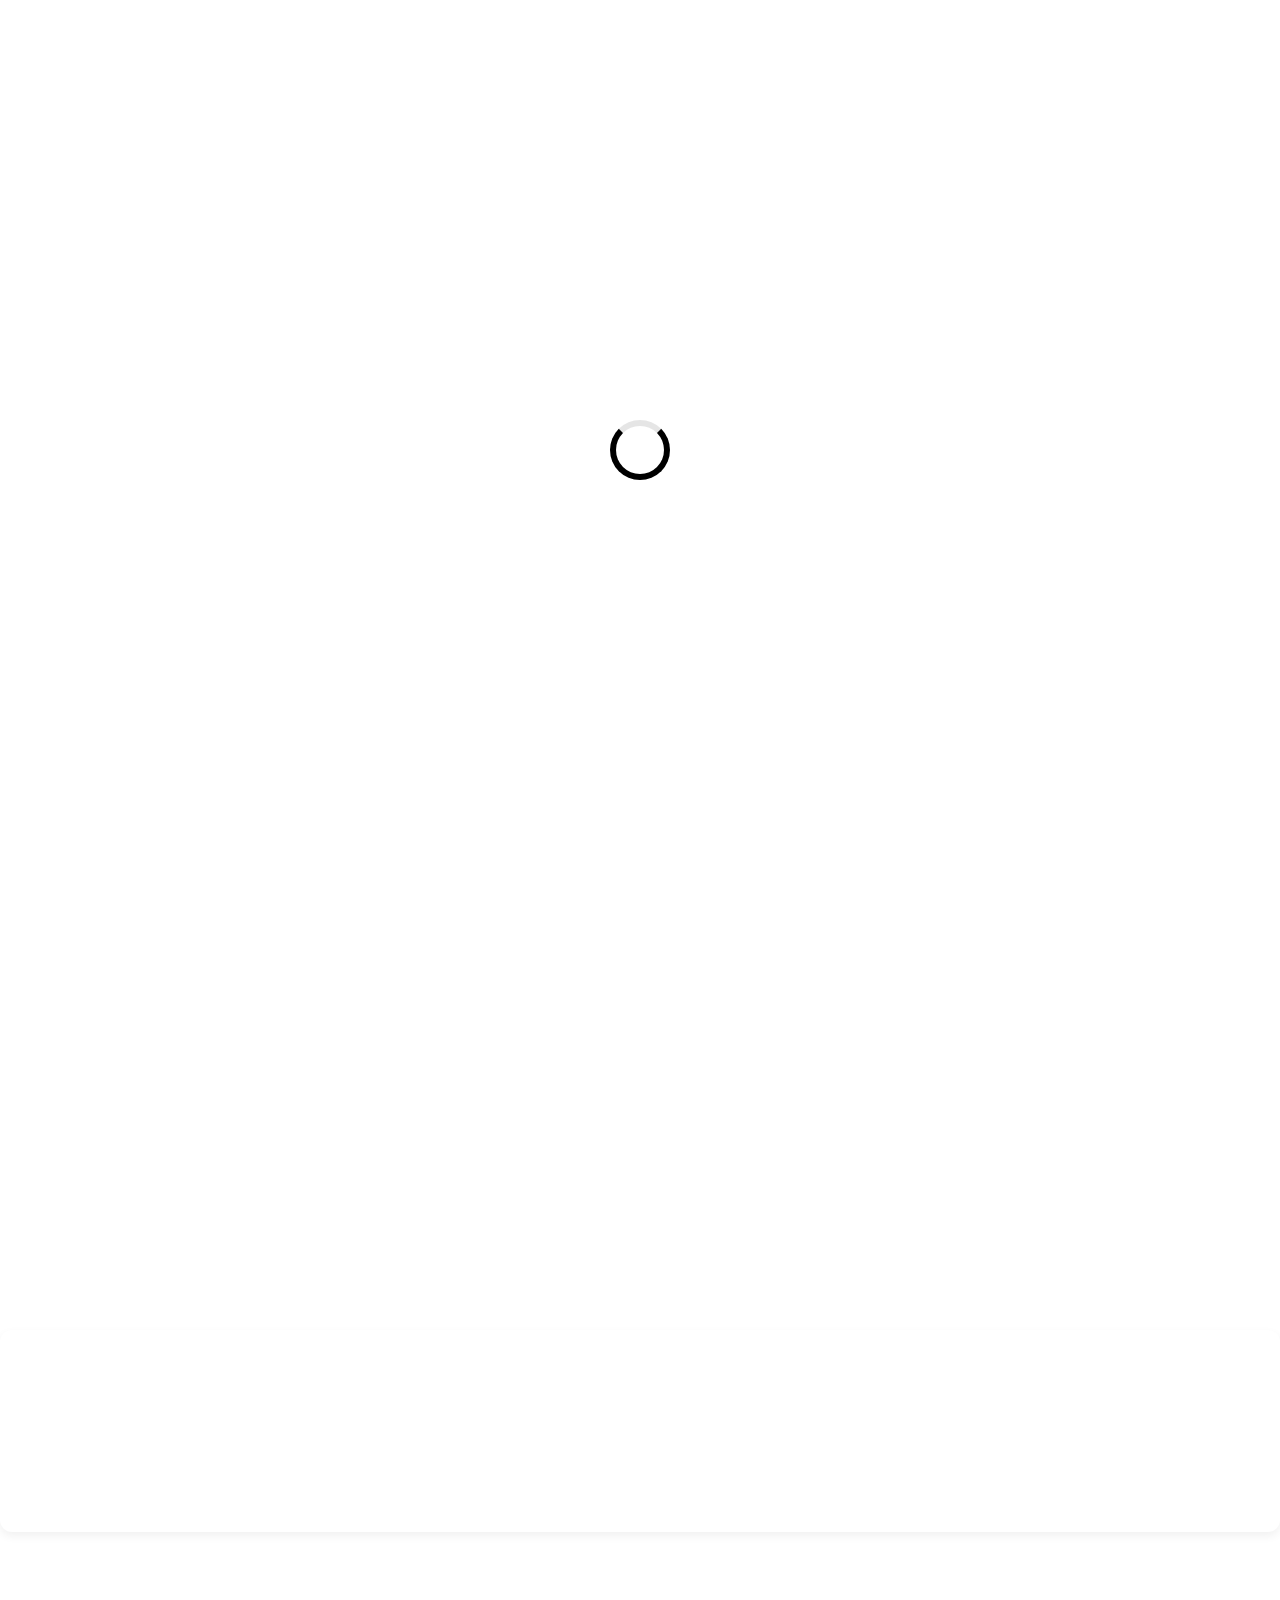
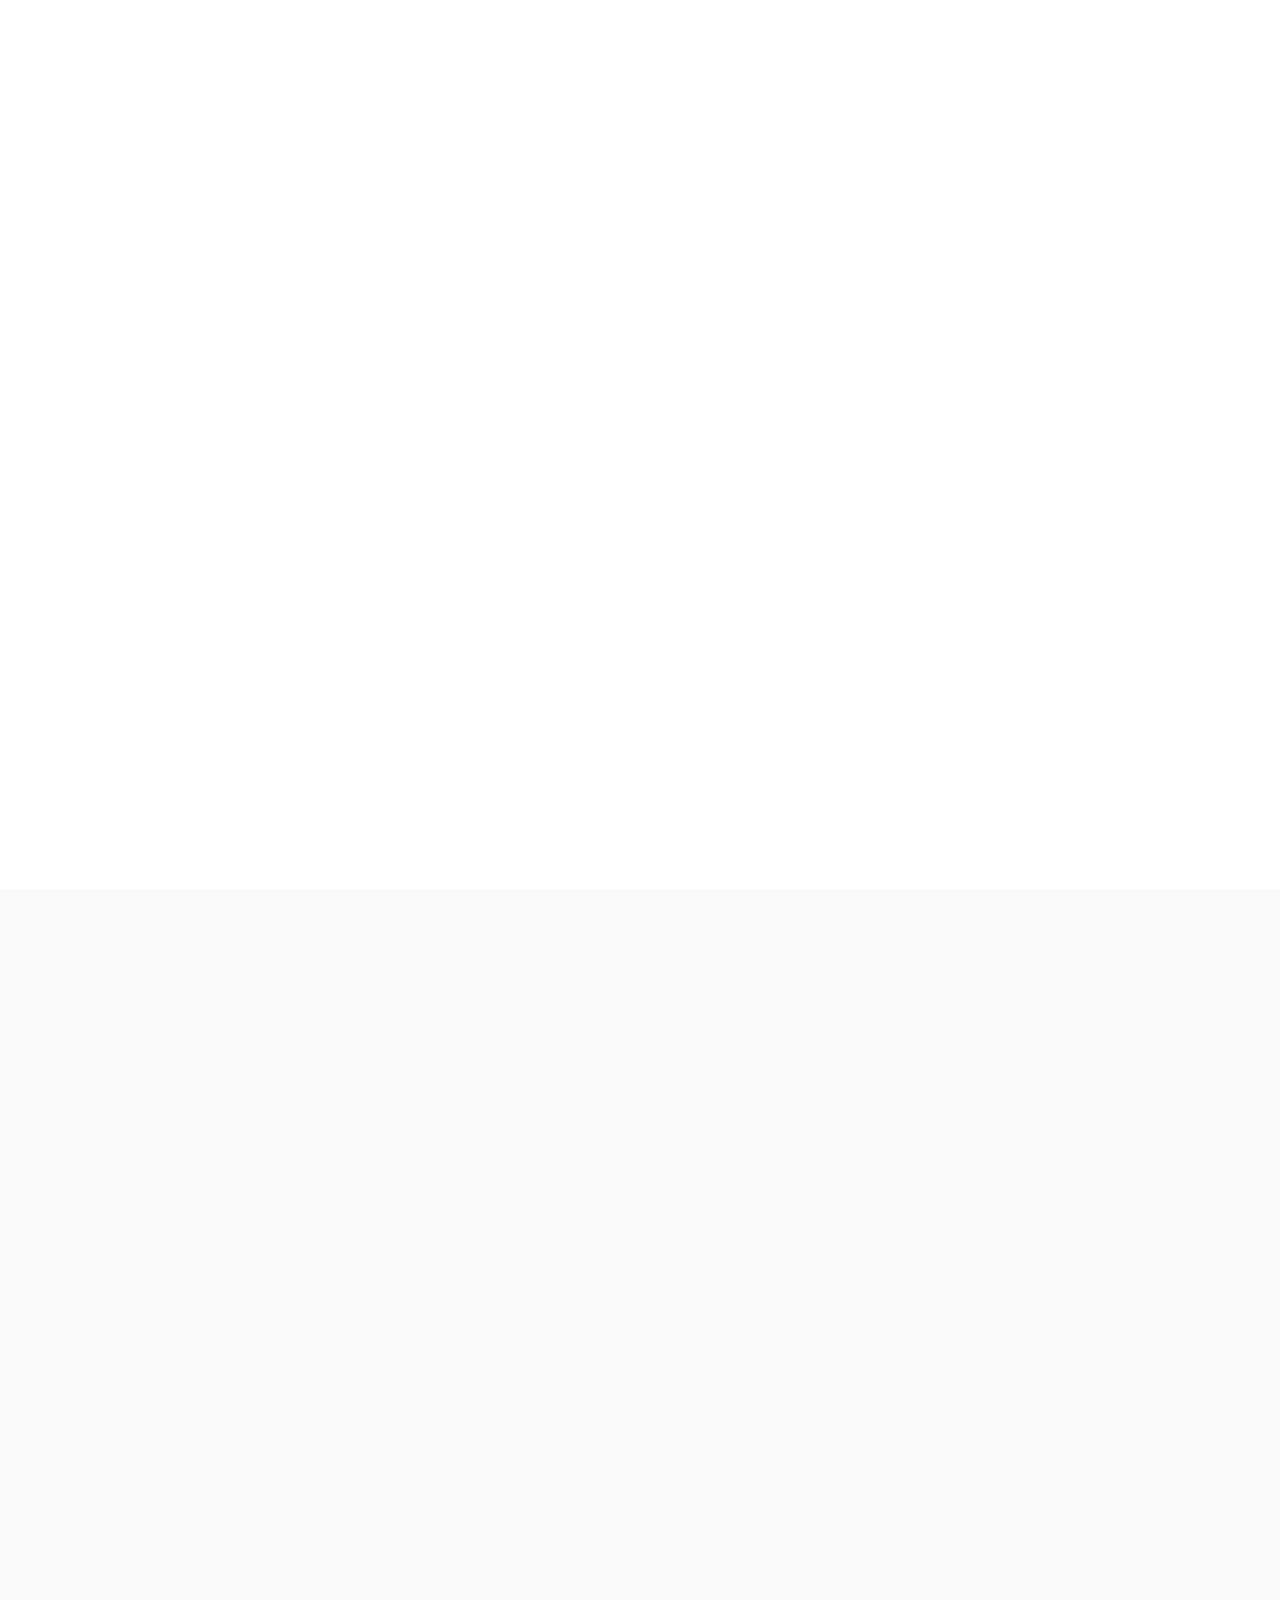
==== commit caa9808e: "Update index.html" ====
--- a/index.html
+++ b/index.html
@@ -4,9 +4,10 @@
 <head>
   <meta charset="utf-8">
   <meta content="width=device-width, initial-scale=1.0" name="viewport">
-  <title>Natalia - Portfolio &amp; Resume</title>
-  <meta name="description" content="">
-  <meta name="keywords" content="">
+  <title>My Portfolio - Natalia Sanchez</title>
+  <meta name="description" content="Personal portfolio and resume website">
+  <meta name="keywords" content="portfolio, resume, projects, bootstrap, web design">
+
 
   <link href="assets/img/favicon.png" rel="icon">
   <link href="assets/img/apple-touch-icon.png" rel="apple-touch-icon">
@@ -24,15 +25,13 @@
   <link href="assets/css/main.css" rel="stylesheet">
   <link href="assets/css/custom.css" rel="stylesheet">
 
-
-  </head>
-
-<body class="index-page loading animated-gradient-bg">
-<div id="loader" class="loader"></div>
-
+</head>
+
+<body class="index-page">
+  <div id="preloader"></div>
 
   <header id="header" class="header d-flex align-items-center sticky-top">
-    <div class="container-fluid  position-relative d-flex align-items-center justify-content-between">
+    <div class="container-fluid d-flex align-items-center justify-content-between">
 
       <a href="index.html" class="logo d-flex align-items-center">
         <h1 class="sitename">MyPortfolio</h1>
@@ -40,288 +39,459 @@
 
       <nav id="navmenu" class="navmenu">
         <ul>
-          <li><a href="index.html" class="active">Home</a></li>
-          <li><a href="about.html">About</a></li>
-          <li><a href="services.html">Services</a></li>
-          <li><a href="portfolio.html">Portfolio</a></li>
-          <li class="dropdown"><a href="#"><span>Dropdown</span> <i class="bi bi-chevron-down toggle-dropdown"></i></a>
-            <ul>
-          <li><a href="contact.html">Contact</a></li>
+          <li><a href="#about">About</a></li>
+          <li><a href="#resume">Resume</a></li>
+          <li><a href="#portfolio">Portfolio</a></li>
+          <li><a href="#calculator">Calculator</a></li><li><a href="#contact">Contact</a></li>
         </ul>
         <i class="mobile-nav-toggle d-xl-none bi bi-list"></i>
       </nav>
-
     </div>
   </header>
 
   <main class="main">
-    <!-- Decorative CSS shapes (optional task) -->
-    <div class="decor-shape decor-circle"></div>
-    <div class="decor-shape decor-triangle"></div>
-
-    <section id="about" class="about section custom-fade">
-      <div class="container">
+
+    <section id="about" class="about section" data-aos="fade-up" data-aos-duration="2000"><div class="container">
+        <div class="col-lg-7 portfolio-info card-surface" style="background-color: #eeeeee;">
         <h2>About Me</h2>
-        <p>
-          I am a material engineer with a strong interest in web development and
+        <p>I am a material engineer with a strong interest in web development and
           design. I enjoy working with HTML, CSS, and JavaScript to create clean, responsive
           websites that are easy to use. In my coursework and personal projects I focus on
           writing readable code and learning modern tools like Bootstrap. Outside of coding,
           I like exploring new technologies, collaborating on projects with classmates, and
           improving my problem-solving skills through practice and experimentation.
+
         </p>
-       <a class="btn-custom custom-hover" href="#portfolio">My work</a>
+           <a class="btn-custom" href="#portfolio">See my work</a>
       </div>
     </section>
-    <section id="resume" class="resume section custom-fade">
-      <div class="container">
+    <section id="resume" class="resume section light-background" data-aos="fade-up" data-aos-duration="2000"><div class="container">
         <h2>Resume</h2>
 
         <div class="row">
-          <div class="col-lg-6">
-            <h3>Education</h3>
-
+          <div class="col-lg-6 card-surface" style="background-color: #eeeeee;">
+            <h3 class="resume-title">Education</h3>
+            <div class="resume-item">
+              <h4>Materials engineering</h4>
+              <h5>2021– Ongoing</h5>
+              <p><em>Universidad Politecnica de Madrid(UPM)</em></p>
+              <p>Materials Science and Engineering is an interdisciplinary field of knowledge that covers the study of the structure, properties, processing, and applications of all types of materials</p>
+            </div>
             <div class="resume-item">
               <h4>Script programming</h4>
-              <h5>2023 - Present</h5>
-              <p><em>VGTU</em></p>
-              <p>Relevant coursework: web development, programming, and related subjects.</p>
-            </div>
-
+              <h5>2020</h5>
+              <p><em>Casa Scout de Madrid</em></p>
+              <p>Relevant coursework: web development, programming, and related subjects</p>
+            </div>
+          </div>
+
+          <div class="col-lg-6 card-surface" style="background-color: #eeeeee;">
+            <h3 class="resume-title">Experience</h3>
             <div class="resume-item">
               <h4>UPM</h4>
-              <h5>2020-2025</h5>
+              <h5>2025 – 2025</h5>
               <p><em>Material Ingineer</em></p>
-              <p>We study the different types of materials</p>
-            </div>
-          </div>
-
-          <div class="col-lg-6">
-            <h3>Experience</h3>
-
-            <div class="resume-item">
-              <h4>Student</h4>
-              <h5>2020-2025</h5>
-              <p><em>Materials</em></p>
-              <p>Study the 3 different types of materials</p>
-            </div>
-
-          </div>
-        </div>
+              <p>We study the different type of materials</p>
+       </div>
       </div>
     </section>
-    <section id="portfolio" class="portfolio section">
-
-
-    <section id="portfolio2" class="portfolio section">
-
-      <div class="container">
-
-        <div class="isotope-layout" data-default-filter="*" data-layout="masonry" data-sort="original-order">
-
-          <div class="row align-items-center">
-            <div class="col-lg-7 portfolio-info">
-              <h3>Hey, I'm Natalia</h3>
-              <p> I build simple and responsive web projects while learning modern front-end tools.
-  Below are a few examples of class assignments and a photo of me.</p>
-            </div>
-            <div class="col-lg-5 text-center text-lg-end">
-              <ul class="portfolio-filters isotope-filters" data-aos="fade-up" data-aos-delay="100">
-                <li data-filter="*" class="filter-active">All</li>
-                <li data-filter=".filter-app">App</li>
-                <li data-filter=".filter-product">Product</li>
-                <li data-filter=".filter-branding">Branding</li>
-                <li data-filter=".filter-books">Books</li>
-              </ul></div>
-          </div>
-
-          <div class="row gy-4 isotope-container" data-aos="fade-up" data-aos-delay="200" style="position: relative; height: 1344px;">
-            <div class="col-lg-4 col-md-6 portfolio-item isotope-item filter-product" style="position: absolute; left: 0px; top: 1008px;">
-              <div class="portfolio-content h-100">
-                <img src="assets/img/img_1.jpg" class="img-fluid" alt="Natalia">
-                <div class="portfolio-info">
-                  <h4>Me 1</h4>
-                  <p>A picture of me in Norway</p>
-                  <div>
-                    <a href="assets/img/img_1.jpg" title="Me 1" data-gallery="portfolio-gallery-product" class="glightbox preview-link"><i class="bi bi-zoom-in"></i></a>
-                    <a href="portfolio-details.html" title="More Details" class="details-link"><i class="bi bi-link-45deg"></i></a>
-                  </div>
-                </div>
-              </div>
-            </div><div class="col-lg-4 col-md-6 portfolio-item isotope-item filter-branding" style="position: absolute; left: 440px; top: 1008px;">
-              <div class="portfolio-content h-100">
-                <img src="assets/img/img_2.jpg" class="img-fluid" alt="using laser we examinate the samples">
-                <div class="portfolio-info">
-                  <h4>Me 2</h4>
-                  <p>Nanomaterials Lab work</p>
-                  <div>
-                    <a href="assets/img/img_2.jpg" title="Me 2" data-gallery="portfolio-gallery-branding" class="glightbox preview-link"><i class="bi bi-zoom-in"></i></a>
-                    <a href="portfolio-details.html" title="More Details" class="details-link"><i class="bi bi-link-45deg"></i></a>
-                  </div>
-                </div>
-              </div>
-            </div><div class="col-lg-4 col-md-6 portfolio-item isotope-item filter-books" style="position: absolute; left: 880px; top: 1008px;">
-              <div class="portfolio-content h-100">
-                <img src="assets/img/img_3.jpg" class="img-fluid" alt="In this picture we examinate the microstructure of the material">
-                <div class="portfolio-info">
-                  <h4>Me 3</h4>
-                  <p>Aerospace material lab work</p>
-                  <div>
-                    <a href="assets/img/img_3.jpg" title="Me 3" data-gallery="portfolio-gallery-book" class="glightbox preview-link"><i class="bi bi-zoom-in"></i></a>
-                    <a href="portfolio-details.html" title="More Details" class="details-link"><i class="bi bi-link-45deg"></i></a>
-                  </div>
-                </div>
-              </div>
-            </div></div></div>
-
-      </div>
-
-    </section><section id="services" class="services section">
-      <div class="row gy-4 mt-4">
-        <div class="col-lg-4">
-          <h3>Local Video</h3>
-          <video controls width="100%">
-            <source src="assets/media/videolab.MOV" type="video/mp4">
-            Class video
-          </video>
-        </div>
-
-        <div class="col-lg-4">
-          <h3>YouTube Video</h3>
-          <iframe width="100%" height="215"
-                  src="https://www.youtube.com/embed/D8U4G5kcpcM?si=-_THnmjvSXBXtHOO"
-                  frameborder="0"
-                  allow="accelerometer; autoplay; clipboard-write; encrypted-media; gyroscope; picture-in-picture"
-                  allowfullscreen>
-          </iframe>
-        </div>
-
-        <div class="col-lg-4">
-          <h3>Audio Recording</h3>
-          <audio controls>
-            <source src="assets/media/sound.mp3" type="audio/mpeg">
-            Audio
-          </audio>
-        </div>
-      </div>
-
-
-
-    </section></main>
-
-  <footer id="footer" class="footer light-background">
-
-    <div class="container">
-      <div class="copyright text-center ">
-        <p>© <span>Copyright</span> <strong class="px-1 sitename">MyPortfolio</strong> <span>All Rights Reserved</span></p>
-      </div>
-      <div class="social-links d-flex justify-content-center">
-        <a href=""><i class="bi bi-twitter-x"></i></a>
-        <a href=""><i class="bi bi-facebook"></i></a>
-        <a href=""><i class="bi bi-instagram"></i></a>
-        <a href=""><i class="bi bi-linkedin"></i></a>
-      </div>
-      <div class="credits">
-        Designed by <a href="https://bootstrapmade.com/">BootstrapMade</a>
-      </div>
-    </div>
-<section id="contact" class="contact section">
-  <div class="container">
-
-    <h2>Contact Form</h2>
-
-    <form id="contactForm">
-
-      <div class="row gy-3">
-        
-        <div class="col-md-6">
-          <label>Name</label>
-          <input type="text" id="name" class="form-control">
-        </div>
-
-        <div class="col-md-6">
-          <label>Surname</label>
-          <input type="text" id="surname" class="form-control">
-        </div>
-
-        <div class="col-md-6">
-          <label>Email</label>
-          <input type="email" id="email" class="form-control">
-        </div>
-
-        <div class="col-md-6">
-          <label>Phone Number</label>
-          <input type="text" id="phone" class="form-control">
-        </div>
-
-        <div class="col-12">
-          <label>Address</label>
-          <input type="text" id="address" class="form-control">
-        </div>
-
-        <div class="col-md-4">
-          <label>Rating 1 (1–10)</label>
-          <input type="number" id="rate1" class="form-control rating-input" min="1" max="10">
-        </div>
-
-        <div class="col-md-4">
-          <label>Rating 2 (1–10)</label>
-          <input type="number" id="rate2" class="form-control rating-input" min="1" max="10">
-        </div>
-
-        <div class="col-md-4">
-          <label>Rating 3 (1–10)</label>
-          <input type="number" id="rate3" class="form-control rating-input" min="1" max="10">
-        </div>
-
-        <div class="col-12">
-          <button type="submit" id="submitBtn" class="btn btn-primary mt-3">Submit</button>
+    <section id="portfolio" class="portfolio section card-surface">
+  <div class="container" data-aos="fade-up" data-aos-duration="1000">
+    <h2>Portfolio</h2>
+    <p>Here are some of my projects and works.</p>
+
+    <div class="row gy-4 isotope-container">
+
+      <div class="col-lg-4 col-md-6 portfolio-item card-surface" style="background-color: #eeeeee;">
+        <div class="portfolio-content h-100">
+          <img src="assets/img/img_1.jpeg" class="img-fluid portfolio-img" width="200" height="300" alt="me">
+          <div class="portfolio-info">
+            <h4>A picture of me in Norway</h4>
+            <p></p>
+          </div>
+        </div>
+      </div>
+
+      <div class="col-lg-4 col-md-6 portfolio-item card-surface" style="background-color: #eeeeee;">
+        <div class="portfolio-content h-100">
+          <img src="assets/img/img_2.jpeg" class="img-fluid portfolio-img" width="200" height="300" alt="using laser we examinate the sample">
+          <div class="portfolio-info">
+            <h4>Nanomaterials Lab work</h4>
+            <p></p>
+          </div>
+        </div>
+      </div>
+
+      <div class="col-lg-4 col-md-6 portfolio-item card-surface" style="background-color: #eeeeee;">
+        <div class="portfolio-content h-100">
+          <img src="assets/img/img_3.jpeg" class="img-fluid portfolio-img" width="200" height="300" alt="Me 3">
+          <div class="portfolio-info">
+            <h4>Practice</h4>
+            <p></p>
+          </div>
+        </div>
+      </div>
       
       </div>
-    </form>
-
-    <div id="formResult" class="mt-4"></div>
-
-    <div id="successPopup" class="popup">Form submitted successfully!</div>
-
   </div>
 </section>
-
+<section id="calculator" class="calculator section light-background" data-aos="fade-up" data-aos-duration="1000">
+  <div class="container">
+    <h2>Resistor Color Code Calculator</h2>
+    <p>This is an interactive user interface project created to calculate resistance values from color bands, showcasing my skills in HTML, CSS, and JavaScript.</p>
+
+    <div class="row justify-content-center">
+      <div class="col-lg-6 portfolio-item card-surface" style="background-color: #eeeeee;">
+
+        <img src="assets/img/40810410.png" class="img-fluid portfolio-img" width="200" height="300" alt="Image of the Enola project design">
+        <!-- Correct link -->
+       <button class="btn btn-primary w-100" data-bs-toggle="modal" data-bs-target="#calculatorModal">
+  Launch Calculator
+</button>
+
+      </div>
+    </div>
+  </div>
 </section>
-
-  </footer>
+    </section>
+
+    <section id="memory-game" class="memory-game section light-background" data-aos="fade-up" data-aos-duration="1000">
+  <div class="container">
+    <h2>Memory Game</h2>
+    <p>Test your memory with this flip card game! Select a difficulty and press Start.</p>
+
+    <div class="row justify-content-center">
+      <div class="col-lg-10 card-surface" style="background-color: #eeeeee; padding: 30px;">
+        
+        <div class="d-flex justify-content-between align-items-center mb-4 flex-wrap">
+          
+          <div class="me-3 mb-2 mb-md-0">
+            <label for="difficulty-selector" class="form-label mb-1 fw-bold">Select Difficulty:</label>
+            <select id="difficulty-selector" class="form-select" style="max-width: 150px;">
+              <option value="easy">Easy (4x3)</option>
+              <option value="hard">Hard (4x4)</option>
+            </select>
+          </div>
+
+          <div class="d-flex flex-grow-1 justify-content-end align-items-center mb-2 mb-md-0">
+            <div class="me-4 text-center">
+              <span class="d-block fw-bold">Moves:</span>
+              <span id="moves-count" class="h5 mb-0">0</span>
+            </div>
+            <div class="text-center">
+              <span class="d-block fw-bold">Matches:</span>
+              <span id="matches-count" class="h5 mb-0">0</span>
+            </div>
+          </div>
+        </div>
+
+        <div id="game-board" class="row justify-content-center" style="margin: 0 auto;">
+          <p class="text-center text-muted mt-5">Press 'Start Game' to begin!</p>
+        </div>
+
+        <div id="win-message" class="alert alert-success text-center mt-4" style="display: none;">
+          <strong>🎉 Congratulations! You won in <span id="final-moves">0</span> moves!</strong>
+        </div>
+
+        <div class="d-flex justify-content-center mt-4">
+          <button id="start-game-btn" class="btn-custom me-3">Start Game</button>
+          <button id="restart-game-btn" class="btn btn-secondary">Restart Game</button>
+        </div>
+
+      </div>
+    </div>
+  </div>
+</section>
+</main>
+<footer id="footer" class="footer light-background">
+</main>
+<footer id="footer" class="footer light-background">
+    <div class="container" data-aos="fade-up" data-aos-delay="100">
+
+        <div class="row text-center mb-4">
+            <div class="col-lg-12">
+                <h2 style="font-size: 2em; margin-bottom: 10px;">Contact & Feedback</h2>
+                <p>Please use this form to leave feedback and rate your experience.</p>
+            </div>
+        </div>
+
+        <div class="row justify-content-center">
+            <div class="col-lg-8">
+                <form id="contact-form" action="#" method="post" role="form" class="php-email-form">
+                    <div class="row gy-4">
+        
+                        <div class="col-md-6"><input type="text" name="name" class="form-control" id="name" placeholder="Your Name" required></div>
+                        <div class="col-md-6"><input type="text" name="surname" class="form-control" id="surname" placeholder="Your Surname" required></div>
+                        <div class="col-md-6"><input type="email" class="form-control" name="email" id="email" placeholder="Your Email" required></div>
+                       <div class="col-md-6">
+    <input type="text" class="form-control" name="phone" id="phone" placeholder="Phone Number" required>
+</div>
+                        <div class="col-md-12"><input type="text" class="form-control" name="address" id="address" placeholder="Address" required></div>
+                      <div class="row gy-4">
+    <div class="row gy-4">
+    
+    <div class="col-md-4">
+        <label class="form-label rating-label">Satisfaction with Design (1-10)</label>
+        <input type="number" class="form-control rating-input" name="rating1" min="1" max="10" value="5" required>
+    </div>
+    
+    <div class="col-md-4">
+        <label class="form-label rating-label">Usefulness of Calculator (1-10)</label>
+        <input type="number" class="form-control rating-input" name="rating2" min="1" max="10" value="5" required>
+    </div>
+    
+    <div class="col-md-4">
+        <label class="form-label rating-label">Clarity of Information (1-10)</label>
+        <input type="number" class="form-control rating-input" name="rating3" min="1" max="10" value="5" required>
+    </div>
+</div>
+
+<div class="col-md-12 text-center" style="margin-top: 20px;">
+                        
+                        <div class="col-md-12 text-center">
+                            <button type="submit" id="submit-button">Send Message</button>
+                        </div>
+        
+                    </div>
+                </form>
+            </div>
+        </div>
+
+        <div class="copyright text-center" style="margin-top: 40px;">
+            <p>© <span>Copyright</span> <strong class="px-1 sitename">MyPortfolio</strong> <span>All Rights Reserved</span></p>
+        </div>
+        <div class="social-links d-flex justify-content-center">
+            <a href="https://twitter.com/YourTwitter" target="_blank"><i class="bi bi-twitter-x"></i></a>
+            <a href="https://instagram.com/YourInstagram" target="_blank"><i class="bi bi-instagram"></i></a>
+            <a href="#"><i class="bi bi-linkedin"></i></a>
+        </div>
+
+    </div>
+</footer>
+  
 
   <a href="#" id="scroll-top" class="scroll-top d-flex align-items-center justify-content-center"><i class="bi bi-arrow-up-short"></i></a>
 
+
+
+   <!-- Resistor Calculator Modal -->
+<div class="modal fade" id="calculatorModal" tabindex="-1">
+  <div class="modal-dialog modal-dialog-centered modal-lg">
+    <div class="modal-content card-surface">
+      <div class="modal-header">
+        <h5 class="modal-title">Resistor Color Code Calculator</h5>
+        <button type="button" class="btn-close" data-bs-dismiss="modal"></button>
+      </div>
+
+      <div class="modal-body">
+
+        <!-- Band mode selector -->
+        <div class="mb-3">
+          <label class="form-label">Select mode:</label>
+          <select id="mode" class="form-select">
+            <option value="4">4-Band</option>
+            <option value="5">5-Band</option>
+          </select>
+        </div>
+
+        <!-- Calculator form -->
+        <div id="calculator-form" class="row g-3">
+
+          <div class="col-md-4">
+            <label class="form-label">Band 1</label>
+            <select id="band1" class="form-select digit-band"></select>
+          </div>
+
+          <div class="col-md-4">
+            <label class="form-label">Band 2</label>
+            <select id="band2" class="form-select digit-band"></select>
+          </div>
+
+          <div class="col-md-4" id="band3-container" style="display:none;">
+            <label class="form-label">Band 3</label>
+            <select id="band3" class="form-select digit-band"></select>
+          </div>
+
+          <div class="col-md-6">
+            <label class="form-label">Multiplier</label>
+            <select id="multiplier" class="form-select"></select>
+          </div>
+
+          <div class="col-md-6">
+            <label class="form-label">Tolerance</label>
+            <select id="tolerance" class="form-select"></select>
+          </div>
+
+        </div>
+
+        <!-- Result -->
+        <h4 class="text-center mt-4">Resistance: <span id="result">—</span></h4>
+
+      </div>
+
+      <div class="modal-footer">
+        <button class="btn btn-primary" onclick="calculateResistor()">Calculate</button>
+      </div>
+    </div>
+  </div>
+</div>
+
   <script src="assets/vendor/bootstrap/js/bootstrap.bundle.min.js"></script>
-  <script src="assets/vendor/php-email-form/validate.js"></script>
   <script src="assets/vendor/aos/aos.js"></script>
   <script src="assets/vendor/glightbox/js/glightbox.min.js"></script>
-  <script src="assets/vendor/imagesloaded/imagesloaded.pkgd.min.js"></script>
   <script src="assets/vendor/isotope-layout/isotope.pkgd.min.js"></script>
   <script src="assets/vendor/swiper/swiper-bundle.min.js"></script>
 
   <script src="assets/js/main.js"></script>
   <script src="assets/js/custom.js"></script>
-    <script>
-    // Cuando la página termina de cargar
-    window.addEventListener('load', function () {
-      const loader = document.getElementById('loader');
-
-      // Quita la clase "loading" del body para mostrar el contenido
-      document.body.classList.remove('loading');
-
-      // Desvanece y oculta el loader
-      if (loader) {
-        loader.style.opacity = '0';
-        setTimeout(function () {
-          loader.style.display = 'none';
-        }, 500); // mismo tiempo que la transición en CSS
-      }
+  <script src="assets/js/memory-game.js"></script>
+
+<script>
+/* COLOR VALUES */
+const digitColors = [
+  "Black","Brown","Red","Orange","Yellow","Green","Blue","Violet","Grey","White"
+];
+
+const multiplierValues = {
+  "Black": 1,
+  "Brown": 10,
+  "Red": 100,
+  "Orange": 1_000,
+  "Yellow": 10_000,
+  "Green": 100_000,
+  "Blue": 1_000_000,
+  "Violet": 10_000_000,
+  "Grey": 100_000_000,
+  "White": 1_000_000_000,
+  "Gold": 0.1,
+  "Silver": 0.01
+};
+
+const toleranceValues = {
+  "Brown": "±1%",
+  "Red": "±2%",
+  "Green": "±0.5%",
+  "Blue": "±0.25%",
+  "Violet": "±0.1%",
+  "Grey": "±0.05%",
+  "Gold": "±5%",
+  "Silver": "±10%"
+};
+
+function loadOptions() {
+
+  // Clear previous options to avoid duplicates
+  document.querySelectorAll(".digit-band").forEach(sel => {
+    sel.innerHTML = ""; // <-- THIS FIXES THE PROBLEM
+  });
+  multiplier.innerHTML = "";
+  tolerance.innerHTML = "";
+
+  // Fill digit bands (Band 1, Band 2, Band 3)
+  document.querySelectorAll(".digit-band").forEach(sel => {
+    digitColors.forEach((color, index) => {
+      sel.insertAdjacentHTML(
+        "beforeend",
+        `<option value="${index}">${color}</option>`
+      );
     });
-  </script>
-
+  });
+
+  // Fill multiplier list
+  for (let color in multiplierValues) {
+    multiplier.insertAdjacentHTML(
+      "beforeend",
+      `<option value="${multiplierValues[color]}">${color}</option>`
+    );
+  }
+
+  // Fill tolerance list
+  for (let color in toleranceValues) {
+    tolerance.insertAdjacentHTML(
+      "beforeend",
+      `<option value="${toleranceValues[color]}">${color} (${toleranceValues[color]})</option>`
+    );
+  }
+}
+
+/* Handle mode switching */
+document.getElementById("mode").addEventListener("change", function () {
+  document.getElementById("band3-container").style.display =
+    this.value === "5" ? "block" : "none";
+});
+
+/* Calculate function */
+function calculateResistor() {
+  const mode = document.getElementById("mode").value;
+  let b1 = parseInt(band1.value);
+  let b2 = parseInt(band2.value);
+  let multiplierVal = parseFloat(multiplier.value);
+  let tol = tolerance.value;
+
+  let base;
+
+  if (mode === "4") {
+    base = (b1 * 10 + b2);
+  } else {
+    let b3 = parseInt(band3.value);
+    base = (b1 * 100 + b2 * 10 + b3);
+  }
+
+  let resistance = base * multiplierVal;
+
+  document.getElementById("result").textContent =
+    resistance.toLocaleString() + " Ω " + tol;
+}
+
+/* Load dropdown values when modal opens */
+document.getElementById("calculatorModal").addEventListener("shown.bs.modal", loadOptions);
+</script>
+  
 </body>
 
 </html>
 
+
+
+
+
+
+
+
+
+
+
+
+
+
+
+
+
+
+
+
+
+
+
+
+
+
+
+
+
+
+
+
+
+
+
+
+
+
+
+
+
+
+
+
+
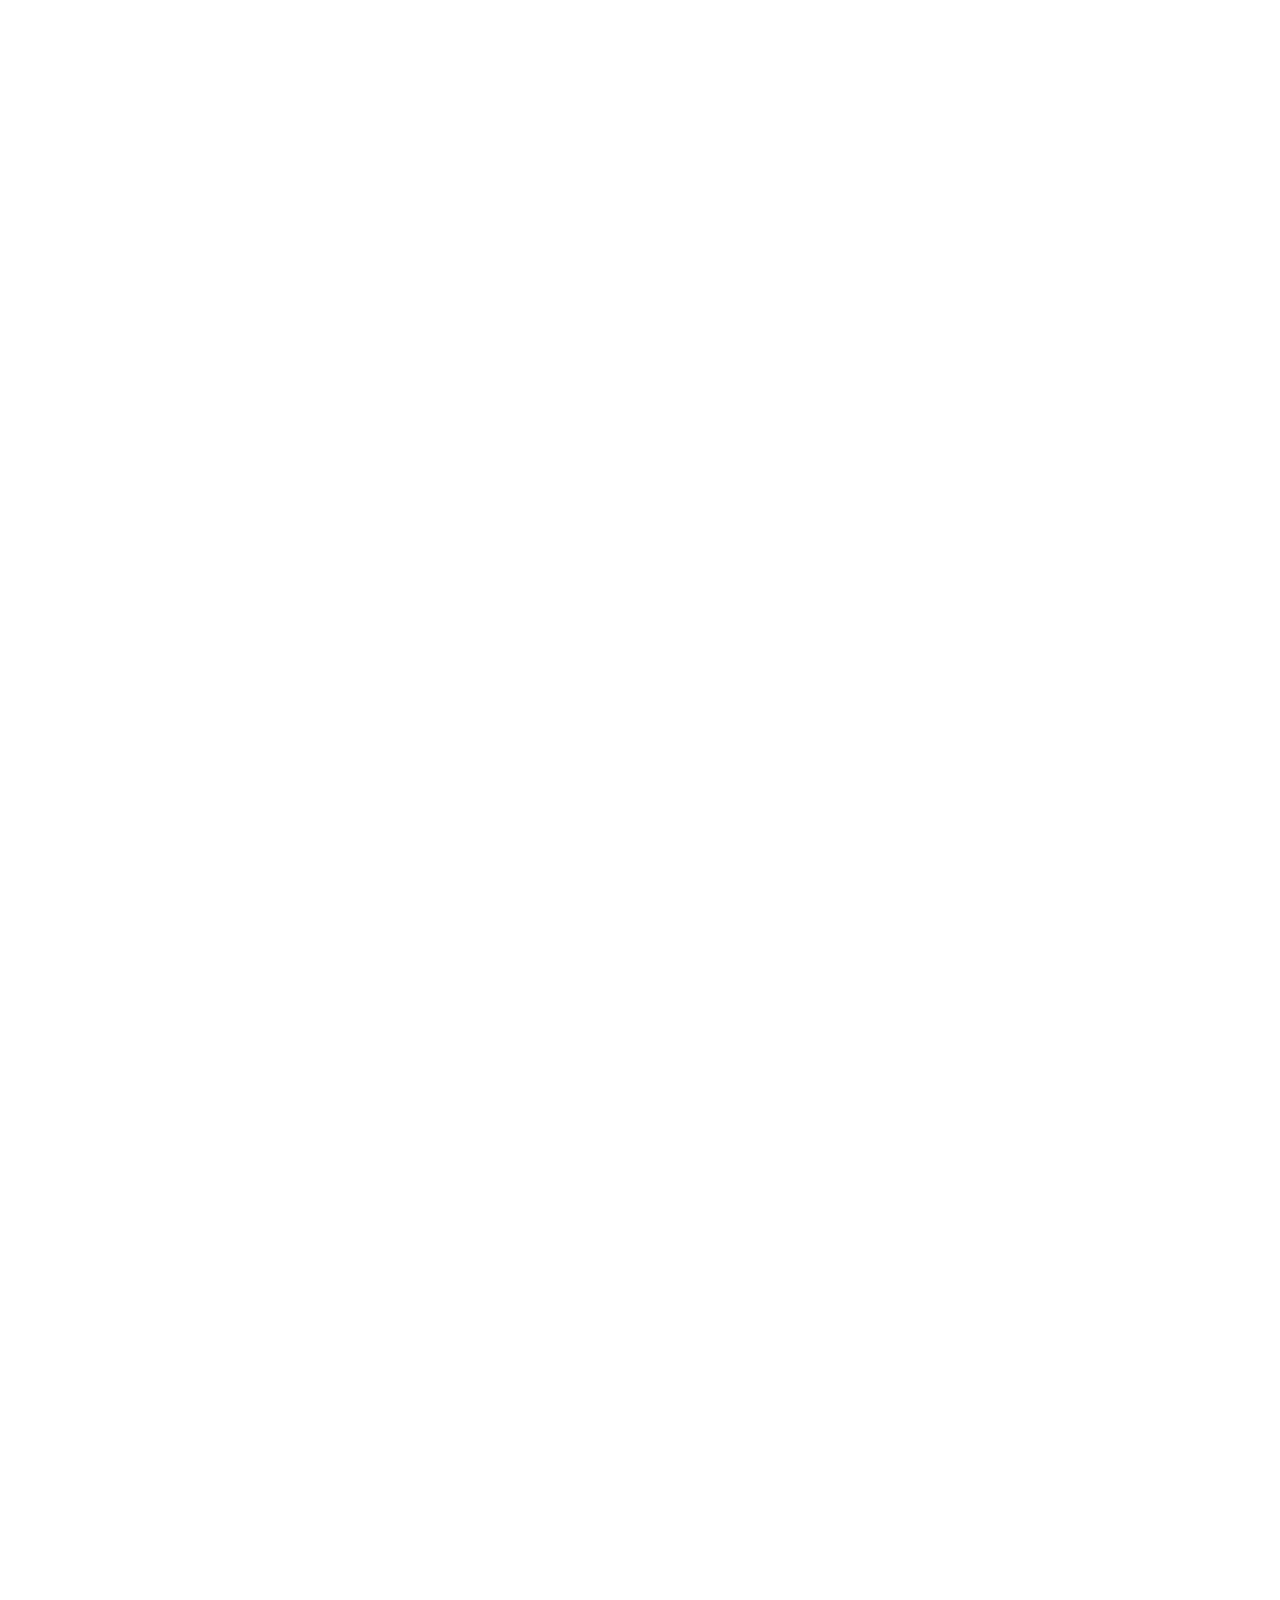
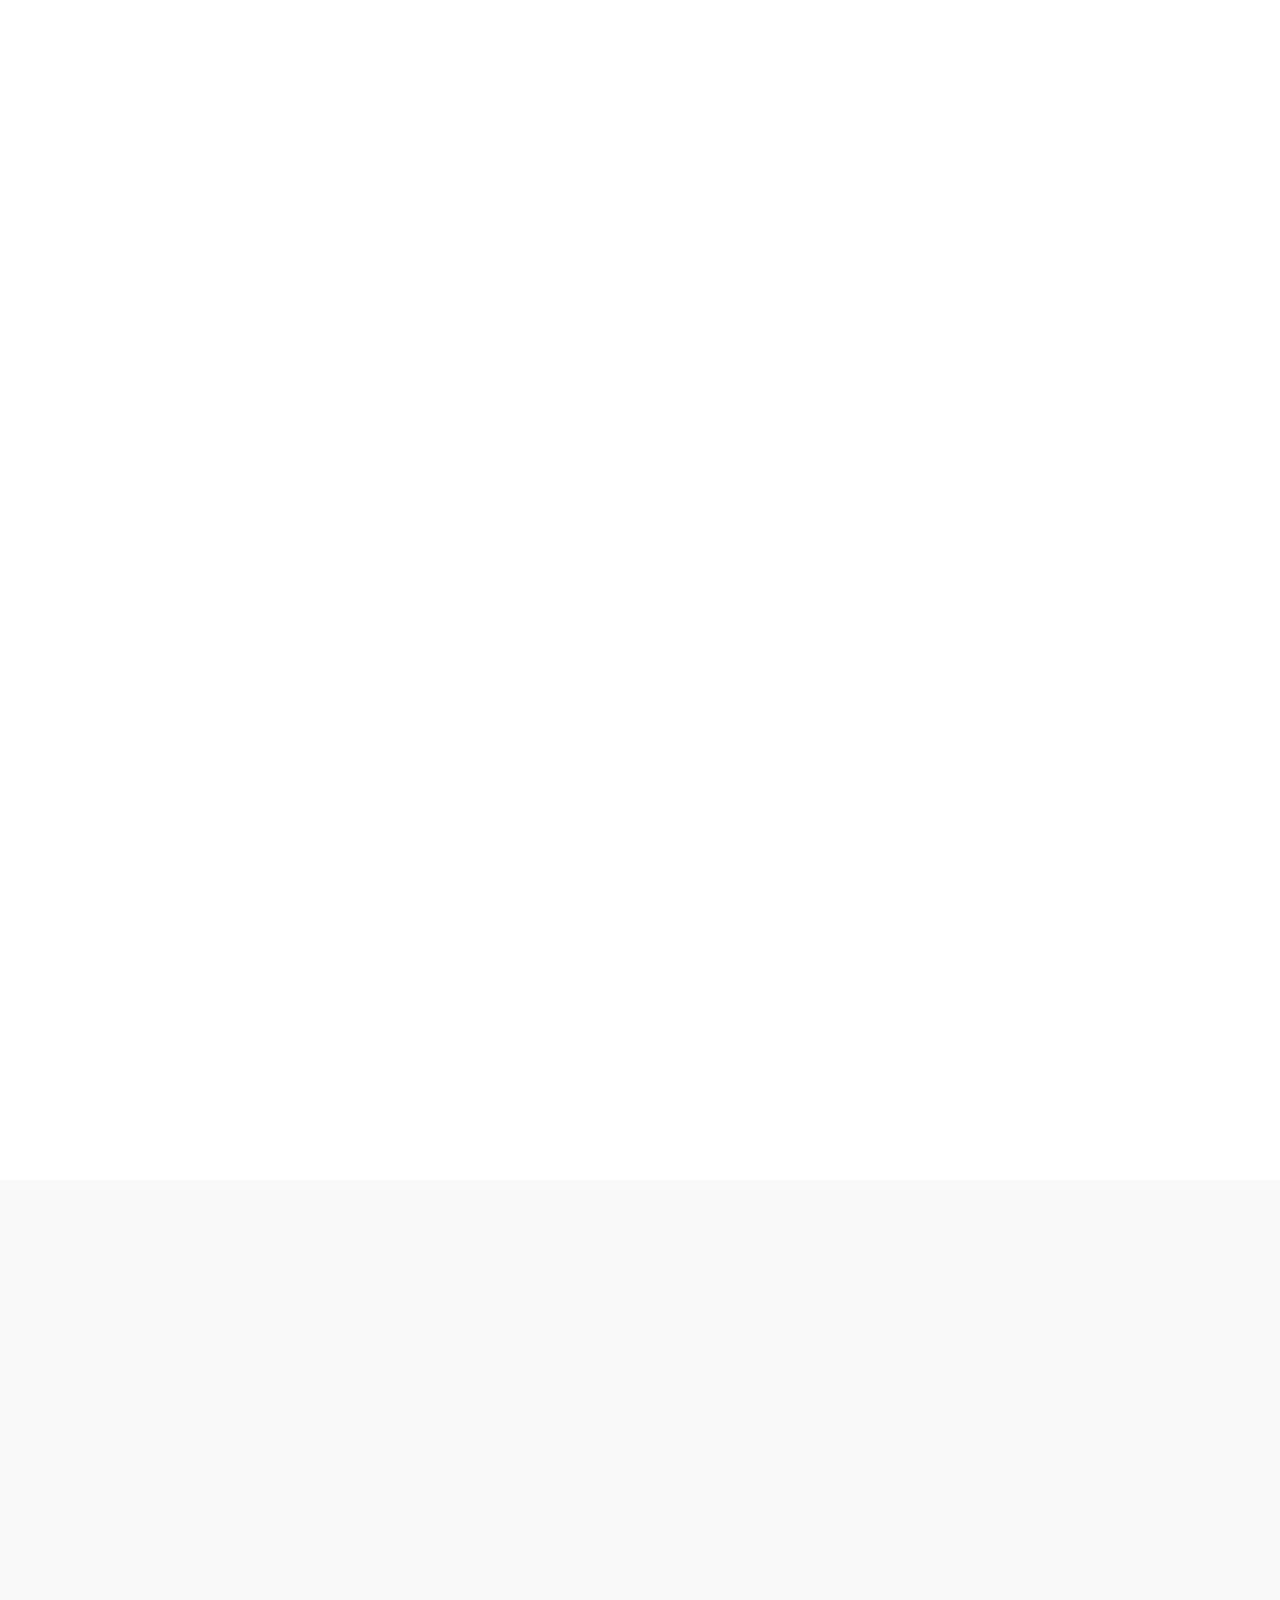
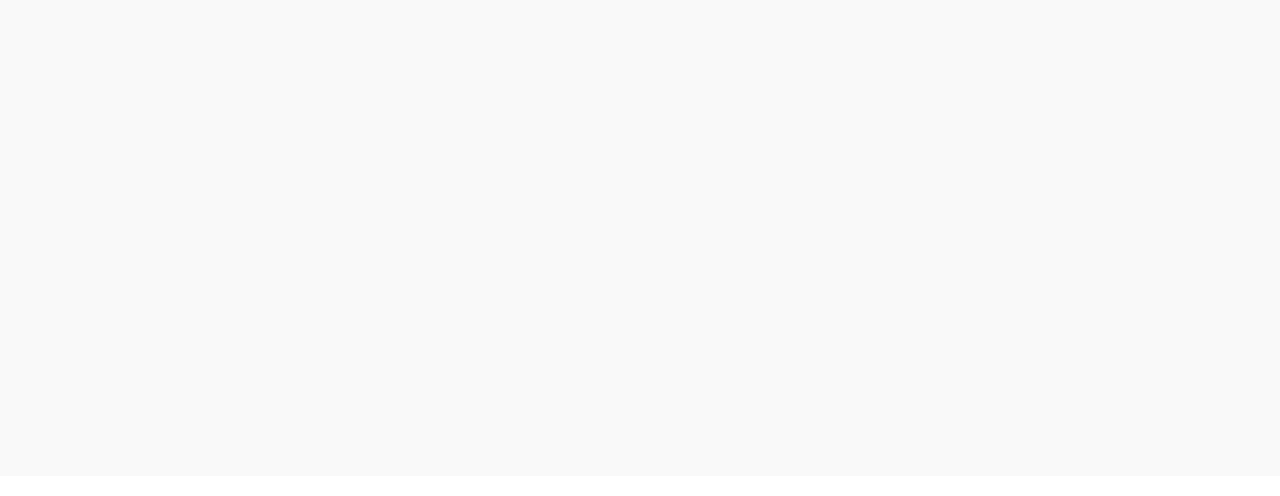
==== commit 40939d74: "Update index.html" ====
--- a/index.html
+++ b/index.html
@@ -143,7 +143,7 @@
     <div class="row justify-content-center">
       <div class="col-lg-6 portfolio-item card-surface" style="background-color: #eeeeee;">
 
-        <img src="assets/img/40810410.png" class="img-fluid portfolio-img" width="200" height="300" alt="Image of the Enola project design">
+        <img src="assets/img/resistor.jpg" class="img-fluid portfolio-img" width="200" height="300" alt="Image of the Enola project design">
         <!-- Correct link -->
        <button class="btn btn-primary w-100" data-bs-toggle="modal" data-bs-target="#calculatorModal">
   Launch Calculator
--- a/assets/css/main.css
+++ b/assets/css/main.css
@@ -1,4 +1,6 @@
+maincss
 /**
+
 * Template Name: MyPortfolio
 * Template URL: https://bootstrapmade.com/myportfolio-bootstrap-portfolio-website-template/
 * Updated: Aug 08 2024 with Bootstrap v5.3.3
@@ -11,6 +13,12 @@
 # Help: https://bootstrapmade.com/color-system/
 --------------------------------------------------------------*/
 /* Fonts */
+
+:root {
+    --bs-body-font-family: "Inter", sans-serif;
+}
+
+
 :root {
   --default-font: "Inconsolata",  system-ui, -apple-system, "Segoe UI", Roboto, "Helvetica Neue", Arial, "Noto Sans", "Liberation Sans", sans-serif, "Apple Color Emoji", "Segoe UI Emoji", "Segoe UI Symbol", "Noto Color Emoji";
   --heading-font: "Inconsolata",  sans-serif;
@@ -461,7 +469,7 @@
 .section {
   color: var(--default-color);
   background-color: var(--background-color);
-  padding: 60px 0;
+  padding: 40px 0;
   scroll-margin-top: 90px;
   overflow: clip;
 }
@@ -523,6 +531,11 @@
   transition: all 0.3s ease-in-out;
 }
 
+.portfolio .portfolio-filters li:hover,
+.portfolio .portfolio-filters li.filter-active {
+  border-bottom: 2px solid var(--default-color);
+  padding-bottom: 3px;
+}
 
 .portfolio .portfolio-filters li:first-child {
   margin-left: 0;
@@ -564,11 +577,18 @@
 
 .portfolio .portfolio-content .portfolio-info h4 {
   font-size: 18px;
-  mask-border: 0;
   font-weight: 400;
   color: #ffffff;
   display: inline-block;
 }
+
+.portfolio-img {
+  width: 100%;
+  height: 300px;
+  object-fit: cover;
+  border-radius: 8px;
+}
+
 
 .portfolio .portfolio-content .portfolio-info p {
   text-align: center;
@@ -1278,10 +1298,6 @@
   background: color-mix(in srgb, var(--accent-color), transparent 20%);
 }
 
-/* Global font choices */
-:root {
-    --bs-body-font-family: "Inter", sans-serif;
-}
 h1, h2, h3 {
     font-family: "Inter", sans-serif;
     font-weight: 600;
@@ -1355,14 +1371,14 @@
 .card-surface {
     padding: 20px;
     border-radius: 12px;
-    background: #ffffff;
+    background: #eeeeee;
     box-shadow: 0 4px 10px rgba(0,0,0,0.06);
 }
 
 .header {
     background: #fdfdfd;
     box-shadow: 0 2px 6px rgba(0,0,0,0.07);
-}
+
 
 .header .logo {
     font-weight: 700;
@@ -1391,4 +1407,4 @@
 }
 
 .back-to-top:hover {
-    background: #003399;ccc
+    background: #003399;
--- a/assets/css/custom.css
+++ b/assets/css/custom.css
@@ -1,68 +1,8 @@
-/* ------------------------------
-   1. Loader animation
---------------------------------*/
-.loader {
-    position: fixed; /* Lo fija encima de todo */
-    top: 0;
-    left: 0;
-    width: 100%;
-    height: 100%;
-    background: #fff; /* Fondo blanco */
-    z-index: 99999;
-    display: flex;
-    justify-content: center;
-    align-items: center;
-    opacity: 1;
-    transition: opacity 0.5s ease-out; /* Transición para que desaparezca suavemente */
-}
-
-/* Estilo del spinner */
-.loader::after {
-    content: "";
-    width: 60px;
-    height: 60px;
-    border-radius: 50%;
-    border: 6px solid #ccc;
-    border-top-color: #000;
-    animation: spin 1s linear infinite;
-}
-
-/* Oculta el contenido principal mientras el body tiene la clase 'loading' */
-.loading .main, 
-.loading .header, 
-.loading .footer {
-    opacity: 0;
-    visibility: hidden;
-    transition: opacity 0.5s, visibility 0s 0.5s;
-}
-
-.main, .header, .footer {
-    transition: opacity 0.5s ease-in-out;
-    opacity: 1;
-    visibility: visible;
-}
-
-
-@keyframes spin {
-  to {
-    transform: rotate(360deg);
-  }
-}
-
-/* ------------------------------
-   2. Fade-in animation for sections
---------------------------------*/
-/* Aplicada la clase custom-fade para mayor control y evitar conflictos */
-.custom-fade {
-    opacity: 0;
-    animation: fadeIn 1.2s ease forwards;
-    animation-delay: 0.8s; /* Retraso para que la animación empiece después de que el loader desaparezca */
-}
-
+custom css
 @keyframes fadeIn {
   from {
     opacity: 0;
-    transform: translateY(20px);
+    transform: translateY(20px); 
   }
   to {
     opacity: 1;
@@ -70,149 +10,326 @@
   }
 }
 
-/* ------------------------------
-   3. Hover animation for buttons
---------------------------------*/
-/* Usando .custom-hover para apuntar a los elementos con el efecto */
-.btn-custom.custom-hover,
-.readmore.custom-hover {
-  transition: transform 0.3s ease;
-}
-
-.btn-custom.custom-hover:hover,
-.readmore.custom-hover:hover {
-  transform: scale(1.08);
-  animation: hoverPulse 0.3s ease;
-}
-
-@keyframes hoverPulse {
-  0%   { transform: scale(1); }
-  50%  { transform: scale(1.1); }
-  100% { transform: scale(1); }
-}
-
-/* ------------------------------
-   4. prefers-reduced-motion (Requisito 5)
---------------------------------*/
+.section {
+  opacity: 0;
+  animation: fadeIn 0.8s ease-out forwards;
+}
+
+.btn-custom {
+  box-shadow: 0 4px 10px rgba(0,0,0,0.06); 
+  transition: all 0.3s ease; 
+}
+
+.btn-custom:hover {
+  transform: translateY(-2px); 
+  box-shadow: 0 8px 15px rgba(0,0,0,0.2); 
+}
+
+@keyframes pulseDot {
+  0%, 80%, 100% {
+    transform: scale(0);
+  }
+  40% {
+    transform: scale(1.0);
+  }
+}
+
+#preloader:before {
+  display: none; 
+}
+
+#preloader {
+  display: flex;
+  justify-content: center;
+  align-items: center;
+}
+#preloader::after {
+  content: "";
+  display: inline-block;
+  width: 50px !important;
+  height: 50px !important;
+  border-radius: 50%;
+  background-color: red !important;
+  animation: pulseDot 1.4s infinite ease-in-out both;
+}
+
 @media (prefers-reduced-motion: reduce) {
-  /* Elimina animaciones */
-  .loader,
-  .loader::after,
-  .custom-fade,
-  .btn-custom.custom-hover,
-  .readmore.custom-hover {
+  .section {
+    opacity: 1; 
     animation: none !important;
-    transition: none !important;
-    opacity: 1 !important;
     transform: none !important;
   }
 
-  .decor-shape,
-  .animated-gradient-bg {
+#preloader::after {
     animation: none !important;
   }
 
-  .loading .main,
-  .loading .header,
-  .loading .footer {
-    opacity: 1 !important;
-    visibility: visible !important;
-    transition: none !important;
-  }
-
-  #loader {
-    display: none !important;
-  }
-}
-
-
-  }
-
-  /* El contenido se muestra inmediatamente sin la clase loading */
-  .loading .main, .loading .header, .loading .footer {
-    opacity: 1 !important;
-    visibility: visible !important;
-    transition: none !important;
-  }
-
-  /* Oculta el loader inmediatamente */
-  #loader {
-    display: none !important;
-  }
-
-}
-/* ------------------------------
-   5. Animated gradient background (optional task)
---------------------------------*/
-.animated-gradient-bg {
-  background: linear-gradient(120deg, #e0f4ff, #fce4ff, #fffbe6);
-  background-size: 200% 200%;
-  animation: gradientShift 12s ease-in-out infinite;
-}
-
-@keyframes gradientShift {
-  0%   { background-position: 0% 50%; }
-  50%  { background-position: 100% 50%; }
-  100% { background-position: 0% 50%; }
-}
-/* ------------------------------
-   6. Decorative CSS shapes (optional task)
---------------------------------*/
-.decor-shape {
-  position: fixed;
-  z-index: -1;          /* Para que queden detrás del contenido */
-  opacity: 0.4;
-}
-
-/* Círculo flotante */
-.decor-circle {
-  width: 120px;
-  height: 120px;
-  border-radius: 50%;
-  background: rgba(255, 183, 197, 0.8);
-  top: 12%;
-  left: 6%;
-  animation: floatShape 14s ease-in-out infinite;
-}
-
-/* Triángulo flotante */
-.decor-triangle {
-  width: 0;
-  height: 0;
-  border-left: 80px solid transparent;
-  border-right: 80px solid transparent;
-  border-bottom: 130px solid rgba(179, 229, 252, 0.8);
-  bottom: 10%;
-  right: 8%;
-  animation: floatShape 11s ease-in-out infinite reverse;
-}
-
-@keyframes floatShape {
-  0%   { transform: translateY(0); }
-  50%  { transform: translateY(-20px); }
-  100% { transform: translateY(0); }
-}
-#successPopup {
-  display: none;
-  background: #4caf50;
-  color: white;
-  padding: 15px;
-  border-radius: 8px;
-  margin-top: 20px;
-  animation: fadeIn 0.5s;
-  text-align: center;
-}
-
-.popup.show {
-  display: block;
-}
-
-@keyframes fadeIn {
-  from { opacity: 0; }
-  to { opacity: 1; }
-}
-
-
-
-
-
+.btn-custom:hover {
+    transform: none !important;
+  }
+}
+
+.section {
+    background-color: #ffffff !important; 
+}
+
+#about .portfolio-info.card-surface, 
+#resume .col-lg-6.card-surface, 
+#portfolio .portfolio-item.card-surface {
+    background-color: #eeeeee !important; 
+}
+
+#calculatorModal .modal-content {
+  border-radius: 15px;
+  padding: 20px;
+}
+
+.preview-band {
+  width: 30px;
+  height: 50px;
+  border-radius: 4px;
+  border: 1px solid #333;
+}
+
+#calculatorModal select {
+  cursor: pointer;
+}
+
+/*contactform*/
+.rating-label {
+    margin-top: 15px;
+    margin-bottom: 5px;
+    font-weight: 600;
+    color: var(--default-color, #333); 
+    display: block; 
+    text-align: left;
+}
+
+.rating-input {
+    max-width: 100px; /* Make the input box smaller for the 1-10 rating */
+    text-align: center;
+}
+
+/* Style for the average display */
+.average-display {
+    margin-top: 20px;
+    padding: 10px;
+    border-radius: 8px;
+    font-size: 1.2em;
+    font-weight: bold;
+    display: inline-block;
+}
+
+/* Color codes for the average */
+.average-red {
+    background-color: #ffdddd; /* Light red background */
+    color: #cc0000; /* Dark red text */
+    border: 1px solid #cc0000;
+}
+.average-orange {
+    background-color: #ffebcc; /* Light orange background */
+    color: #e68a00; /* Dark orange text */
+    border: 1px solid #e68a00;
+}
+.average-green {
+    background-color: #ddffdd; /* Light green background */
+    color: #008000; /* Dark green text */
+    border: 1px solid #008000;
+}
+
+/* Style for the confirmation popup */
+#submission-confirmation {
+    position: fixed;
+    top: 50%;
+    left: 50%;
+    transform: translate(-50%, -50%);
+    padding: 20px 40px;
+    background-color: #4CAF50; /* Green background */
+    color: white;
+    border-radius: 10px;
+    box-shadow: 0 4px 15px rgba(0, 0, 0, 0.2);
+    z-index: 1000;
+    font-size: 1.5em;
+    display: none; /* Initially hidden */
+    text-align: center;
+    /* Optional: Add a simple animation for visibility */
+    animation: fadeinout 4s forwards;
+}
+
+@keyframes fadeinout {
+  0% { opacity: 0; }
+  10% { opacity: 1; }
+  90% { opacity: 1; }
+  100% { opacity: 0; }
+}
+
+/* --- Styles for Real-Time Validation */
+
+/* Style for invalid fields (red border) */
+.form-control.is-invalid {
+    border-color: #dc3545 !important;
+    padding-right: calc(1.5em + .75rem);
+    /* The background image shows a small 'x' or warning icon */
+    background-image: url("data:image/svg+xml,%3csvg xmlns='http://www.w3.org/2000/svg' viewBox='0 0 12 12' width='12' height='12' fill='none' stroke='%23dc3545'%3e%3ccircle cx='6' cy='6' r='4.5'/%3e%3cpath stroke-linejoin='round' d='M5.8 3.6h.4L6 6.5z'/%3e%3ccircle cx='6' cy='8.2' r='.6' fill='%23dc3545' stroke='none'/%3e%3c/svg%3e") !important;
+    background-repeat: no-repeat;
+    background-position: right calc(.375em + .1875rem) center;
+    background-size: calc(.75em + .375rem) calc(.75em + .375rem);
+}
+
+/* Style for valid fields (green border) */
+.form-control.is-valid {
+    border-color: #198754 !important;
+    padding-right: calc(1.5em + .75rem);
+    /* The background image shows a small checkmark icon */
+    background-image: url("data:image/svg+xml,%3csvg xmlns='http://www.w3.org/2000/svg' viewBox='0 0 8 8'%3e%3cpath fill='%23198754' d='M2.3 6.73L.6 4.53c-.4-.4-.3-1 .1-1.4.4-.4 1-.3 1.4.1l1.7 2 4.1-4.3c.4-.4 1-.3 1.4.1.4.4.3 1-.1 1.4l-4.8 5.1c-.2.2-.5.3-.8.3-.3 0-.6-.1-.8-.3z'/%3e%3c/svg%3e") !important;
+    background-repeat: no-repeat;
+    background-position: right calc(.375em + .1875rem) center;
+    background-size: calc(.75em + .375rem) calc(.75em + .375rem);
+}
+
+/* Style for the error message text (Task 2) */
+.error-message-text {
+    display: block;
+    width: 100%;
+    margin-top: 0.25rem;
+    font-size: 0.875em;
+    color: #dc3545; /* Red color */
+}
+
+/* Style for disabled button (Task 4) */
+#submit-button:disabled {
+    opacity: 0.6;
+    cursor: not-allowed;
+}
+
+/* Ensure rating labels are centered  */
+.rating-label {
+    text-align: center;
+}
+
+/* --- Memory Game Styles  --- */
+
+#memory-game .card-surface {
+    max-width: 900px;
+}
+
+/* FIX: Ensure grid display and 4 columns are enforced for layout */
+#game-board {
+    display: grid !important; 
+    grid-template-columns: repeat(4, 1fr); /* Enforces 4 columns (4x3 or 4x4) */
+    justify-content: center;
+    gap: 10px; 
+    padding: 20px;
+    background-color: #f5f5f5;
+    border-radius: 8px;
+    box-shadow: inset 0 2px 4px rgba(0,0,0,0.05);
+    max-width: 500px; 
+    margin: 0 auto;
+}
+
+/* Card Styles */
+.memory-card {
+    width: 100%; /* Take full width of the grid cell */
+    aspect-ratio: 1 / 1; /* Make it perfectly square */
+    cursor: pointer;
+    perspective: 1000px; 
+    transition: all 0.2s;
+    user-select: none;
+    touch-action: manipulation;
+}
+
+/* Inner card content (front and back) */
+.card-inner {
+    position: relative;
+    width: 100%;
+    height: 100%;
+    text-align: center;
+    transition: transform 0.6s;
+    transform-style: preserve-3d;
+    box-shadow: 0 4px 8px rgba(0,0,0,0.1);
+    border-radius: 8px;
+}
+
+/* Apply the flip rotation */
+.memory-card.flip .card-inner {
+    transform: rotateY(180deg);
+}
+
+.card-face {
+    position: absolute;
+    width: 100%;
+    height: 100%;
+    backface-visibility: hidden; /* Hide the back of the face when flipped */
+    border-radius: 8px;
+    
+    /* Crucial for centering the images/icons */
+    display: flex;
+    align-items: center; /* Center vertically */
+    justify-content: center; /* Center horizontally */
+    
+    font-size: 30px;
+    font-weight: 700;
+}
+
+.card-back {
+    background: #0044cc; /* Back face color (Blue from btn-custom) */
+    color: white;
+    transform: rotateY(0deg);
+    border: 3px solid #003399;
+    
+    /* Ensure image or text is centered within the back face */
+    display: flex;
+    align-items: center;
+    justify-content: center;
+    padding: 5px;
+}
+
+.card-front {
+    background: #ffffff; /* Front face color (White) */
+    color: #333333;
+    transform: rotateY(180deg);
+    border: 3px solid #ddd;
+}
+
+/* Matched and Disabled State */
+.memory-card.match .card-front,
+.memory-card.match .card-back {
+    border-color: #008000; /* Green border for matched cards */
+}
+
+.memory-card.disabled {
+    pointer-events: none; /* Disable clicking while checking a match */
+}
+
+/* FIX: Image and Icon Sizing Rules (Ensure content fits) */
+
+.memory-card .card-image,
+.card-back .back-image { 
+    max-width: 90%;
+    max-height: 90%;
+    width: 90%;
+    height: 90%; 
+    object-fit: contain; 
+    display: block; 
+}
+
+/* Style for icons */
+.card-front i {
+    font-size: 36px;
+}
+
+@media (max-width: 576px) {
+    #game-board {
+        gap: 5px;
+        padding: 10px;
+        max-width: 350px;
+    }
+    .card-front i {
+        font-size: 24px;
+    }
+}
+
+
+
+
+
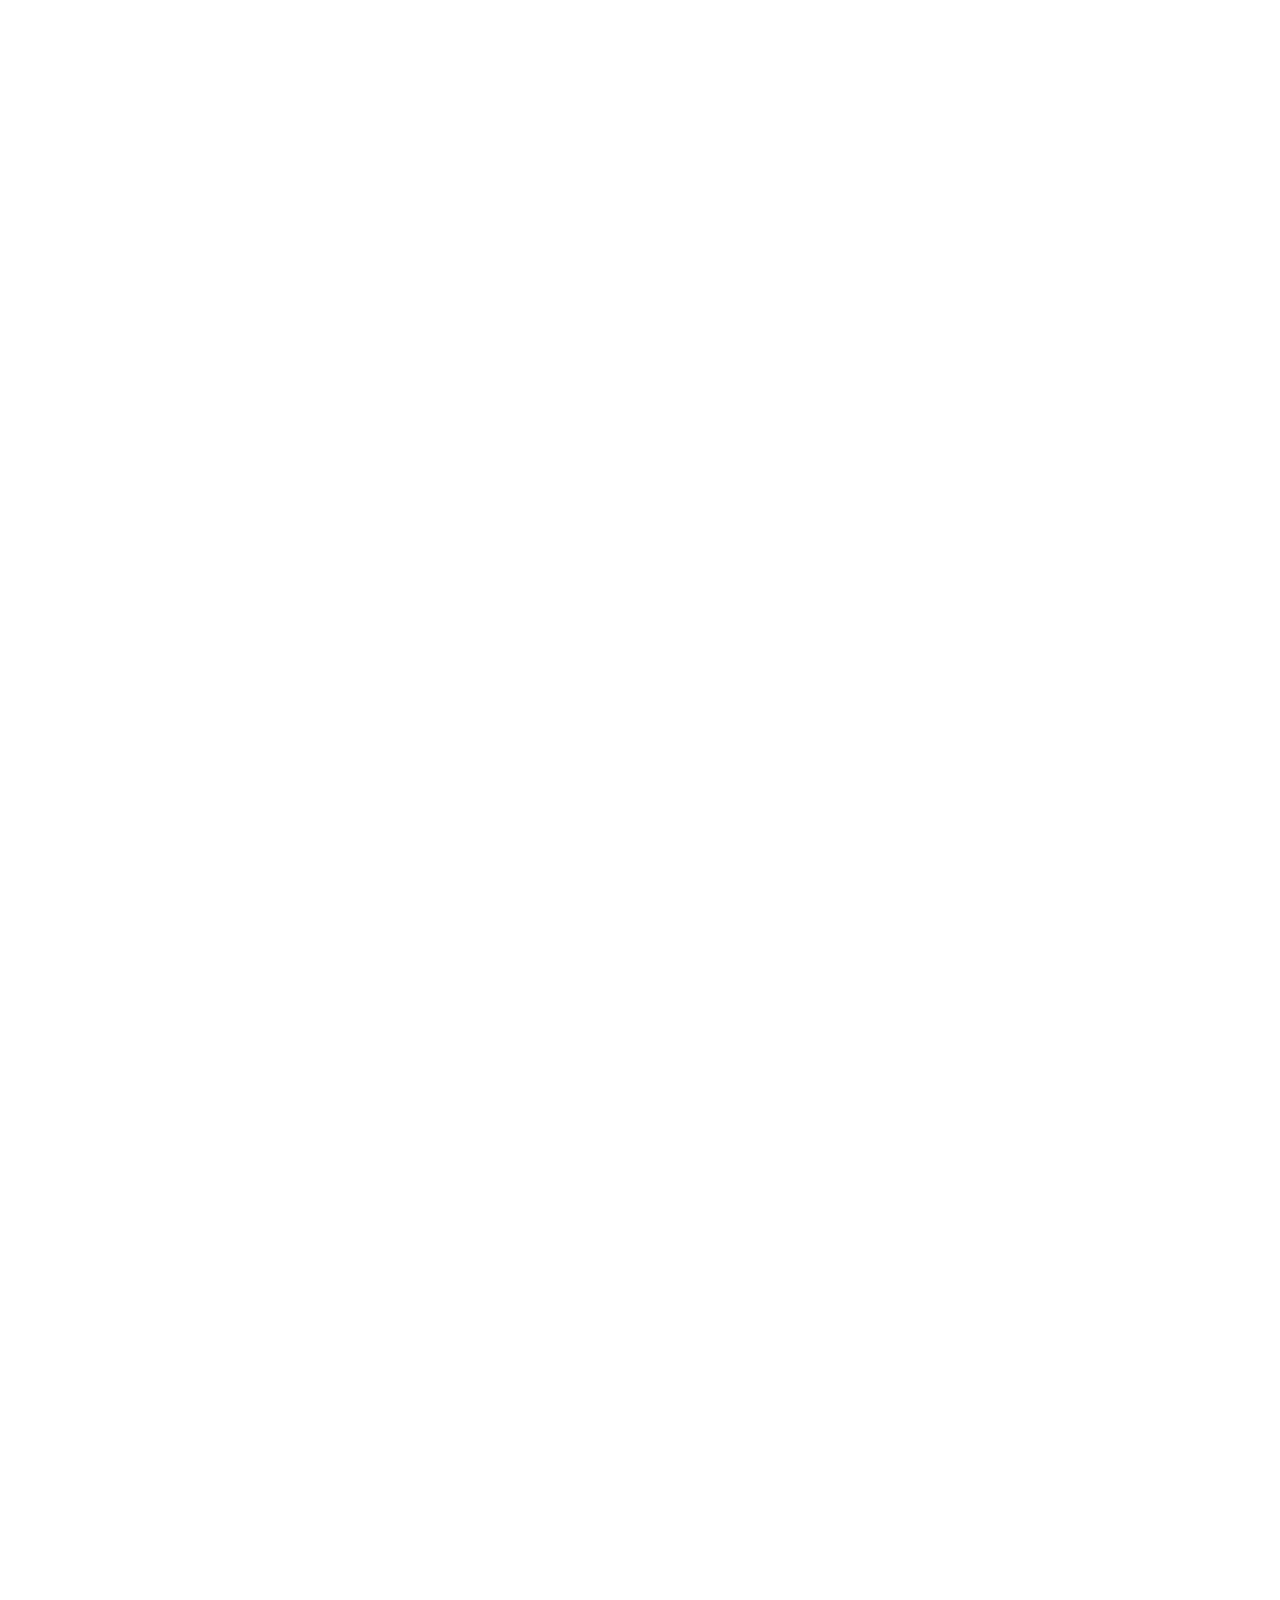
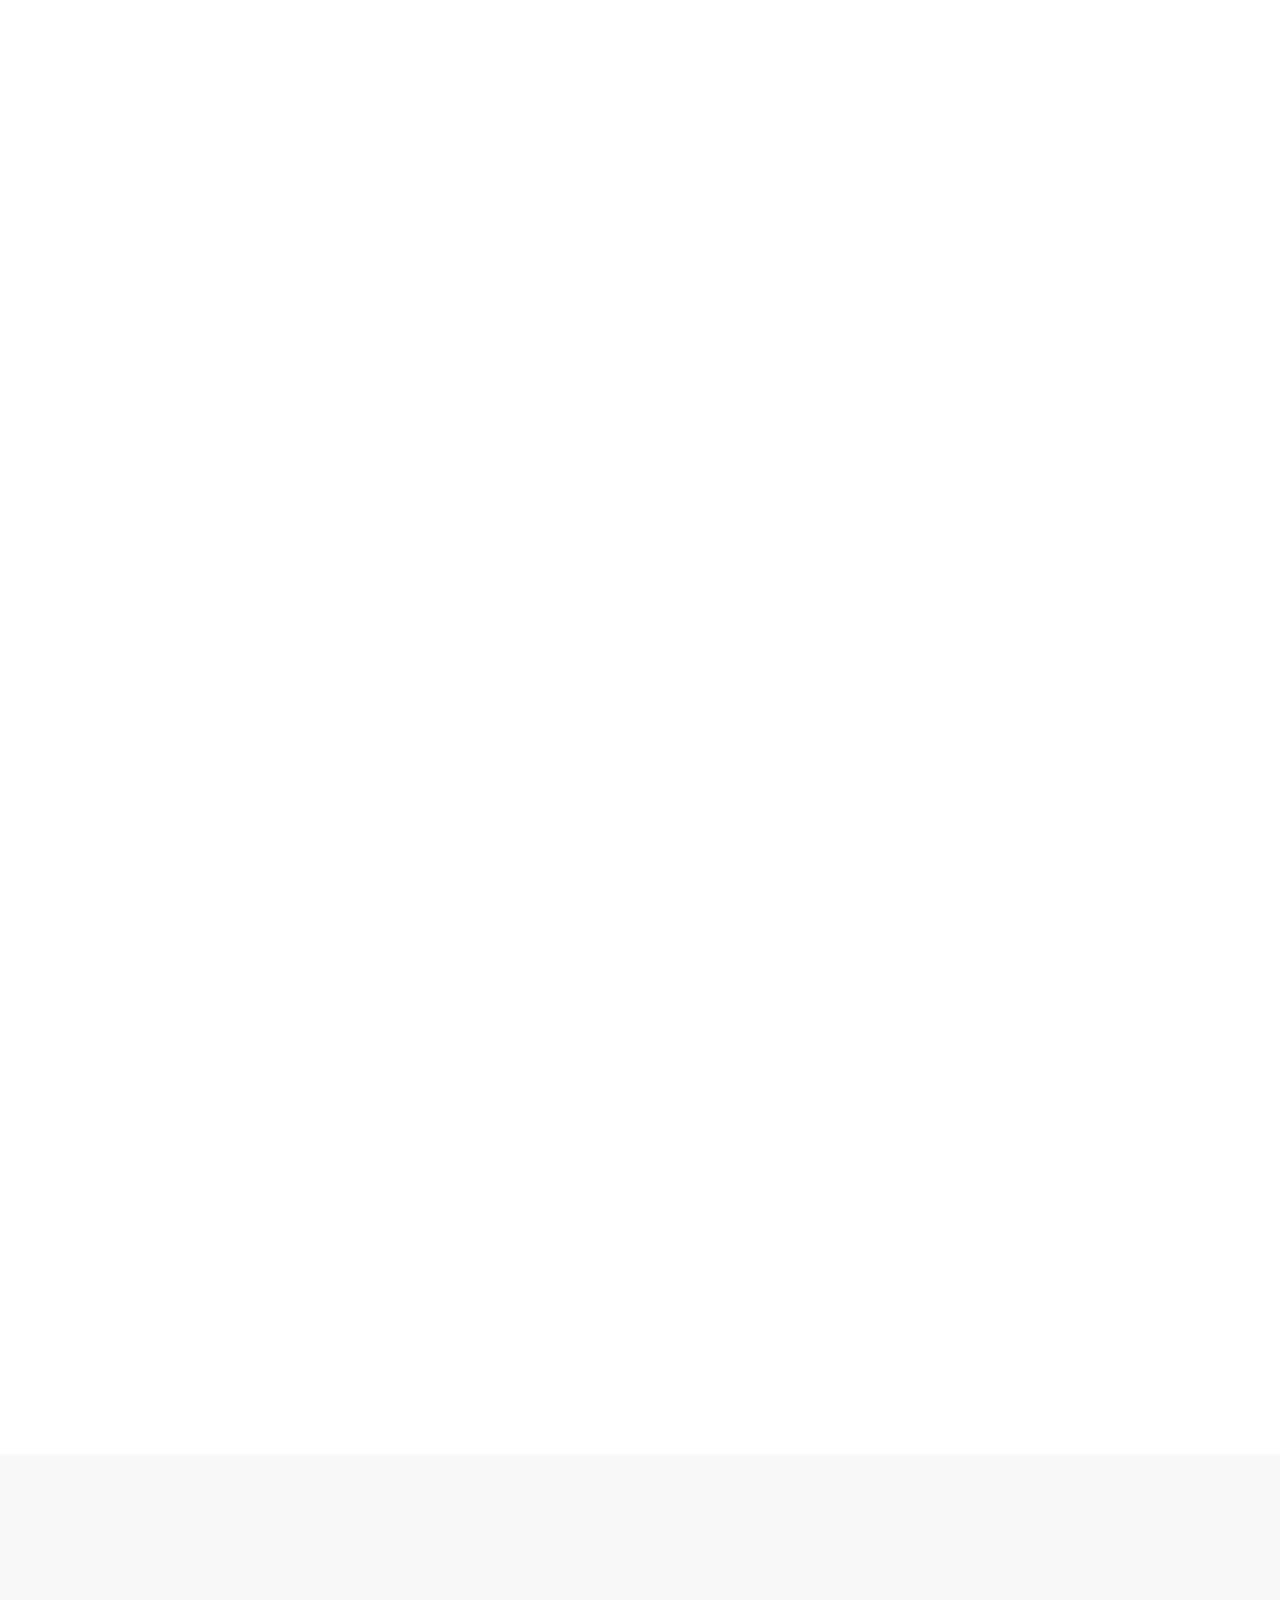
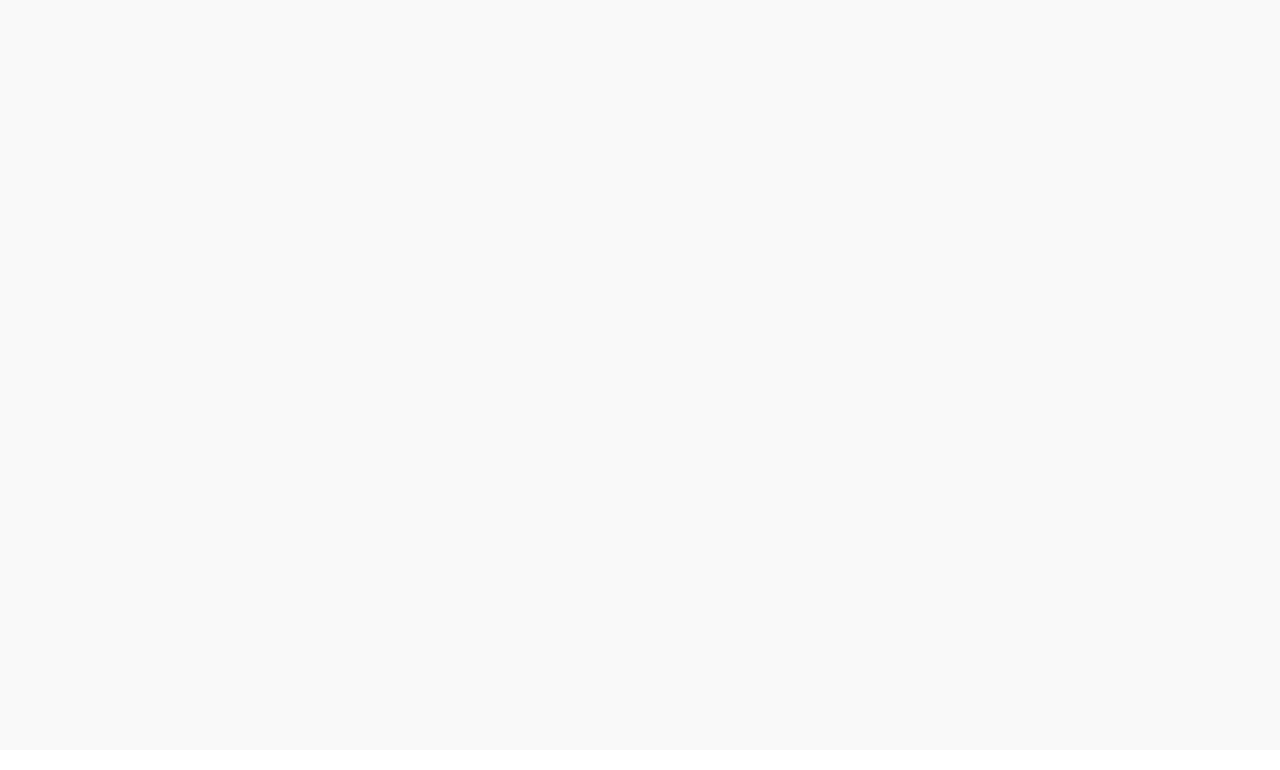
==== commit b74592d4: "Update index.html" ====
--- a/index.html
+++ b/index.html
@@ -143,7 +143,7 @@
     <div class="row justify-content-center">
       <div class="col-lg-6 portfolio-item card-surface" style="background-color: #eeeeee;">
 
-        <img src="assets/img/resistor.jpg" class="img-fluid portfolio-img" width="200" height="300" alt="Image of the Enola project design">
+        <img src="assets/img/resistencia_6_bandas.jpg" class="img-fluid portfolio-img" width="200" height="300" alt="Image of the Enola project design">
         <!-- Correct link -->
        <button class="btn btn-primary w-100" data-bs-toggle="modal" data-bs-target="#calculatorModal">
   Launch Calculator
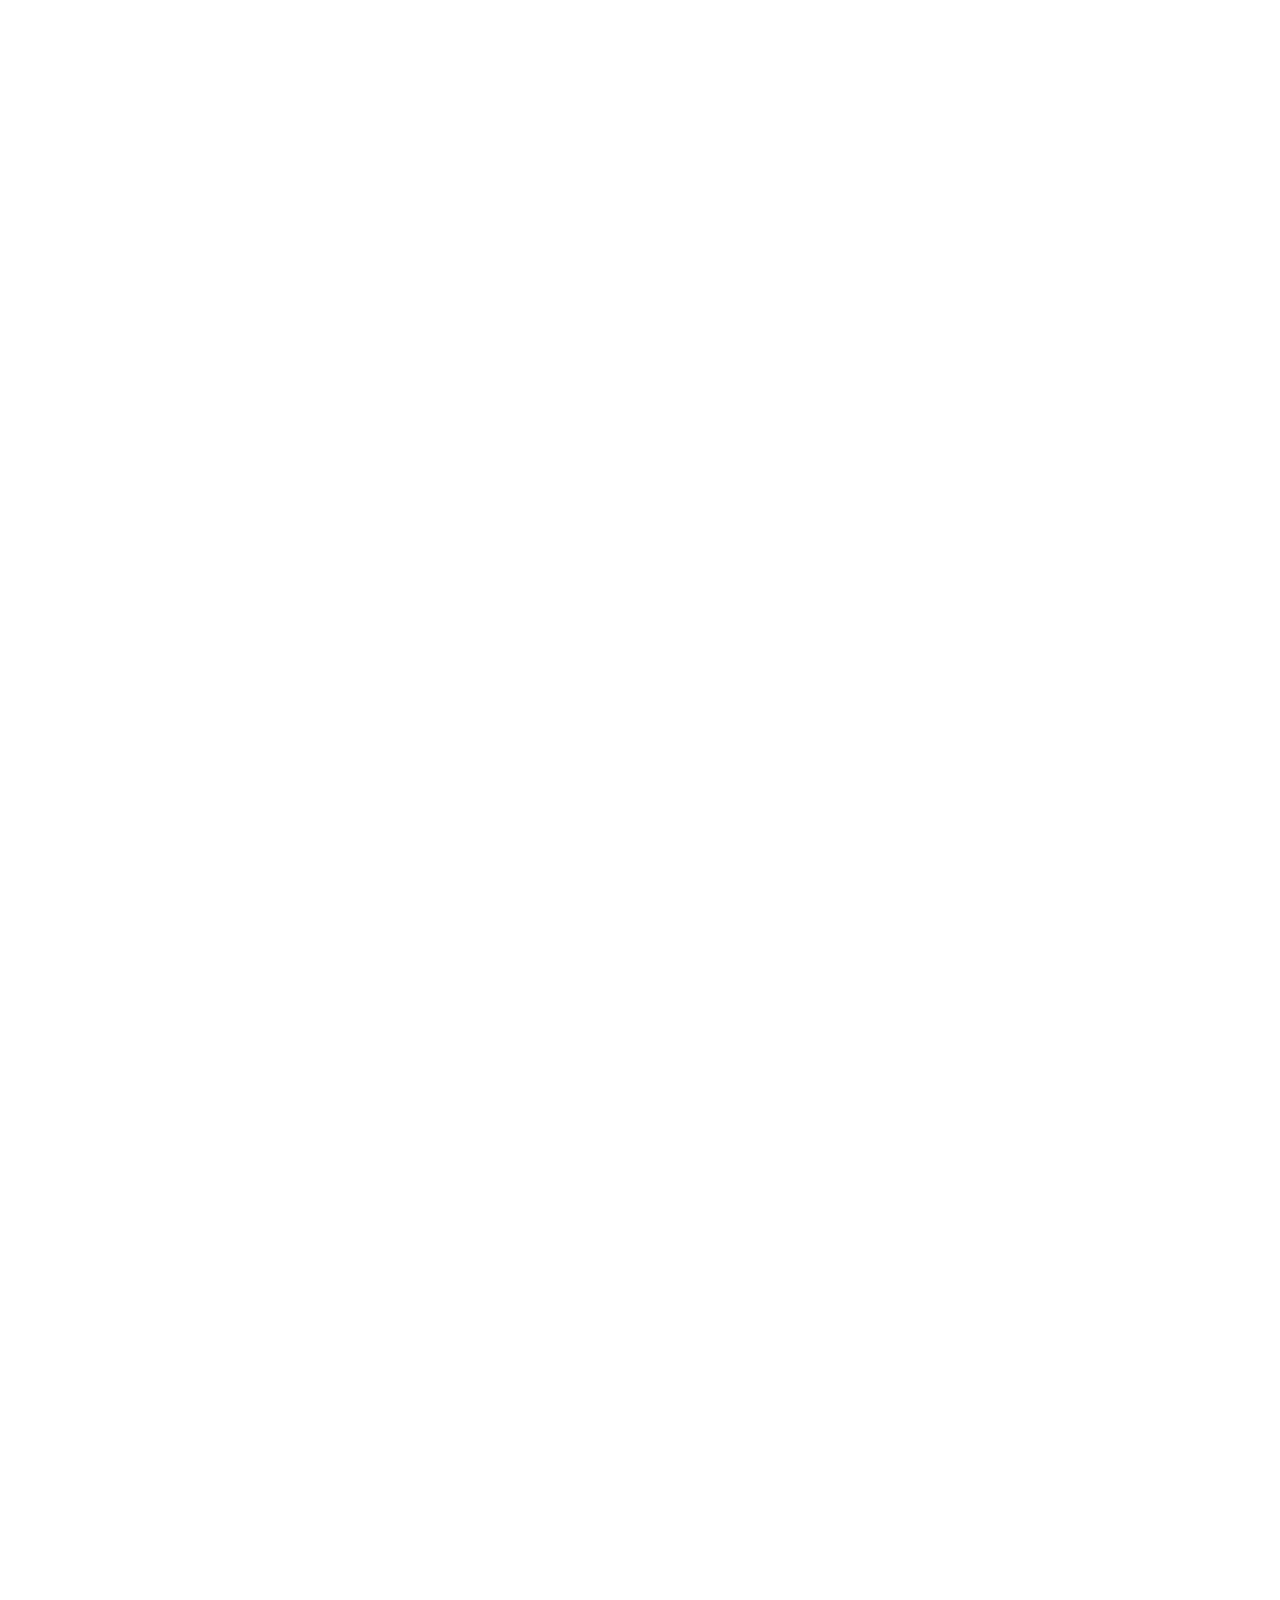
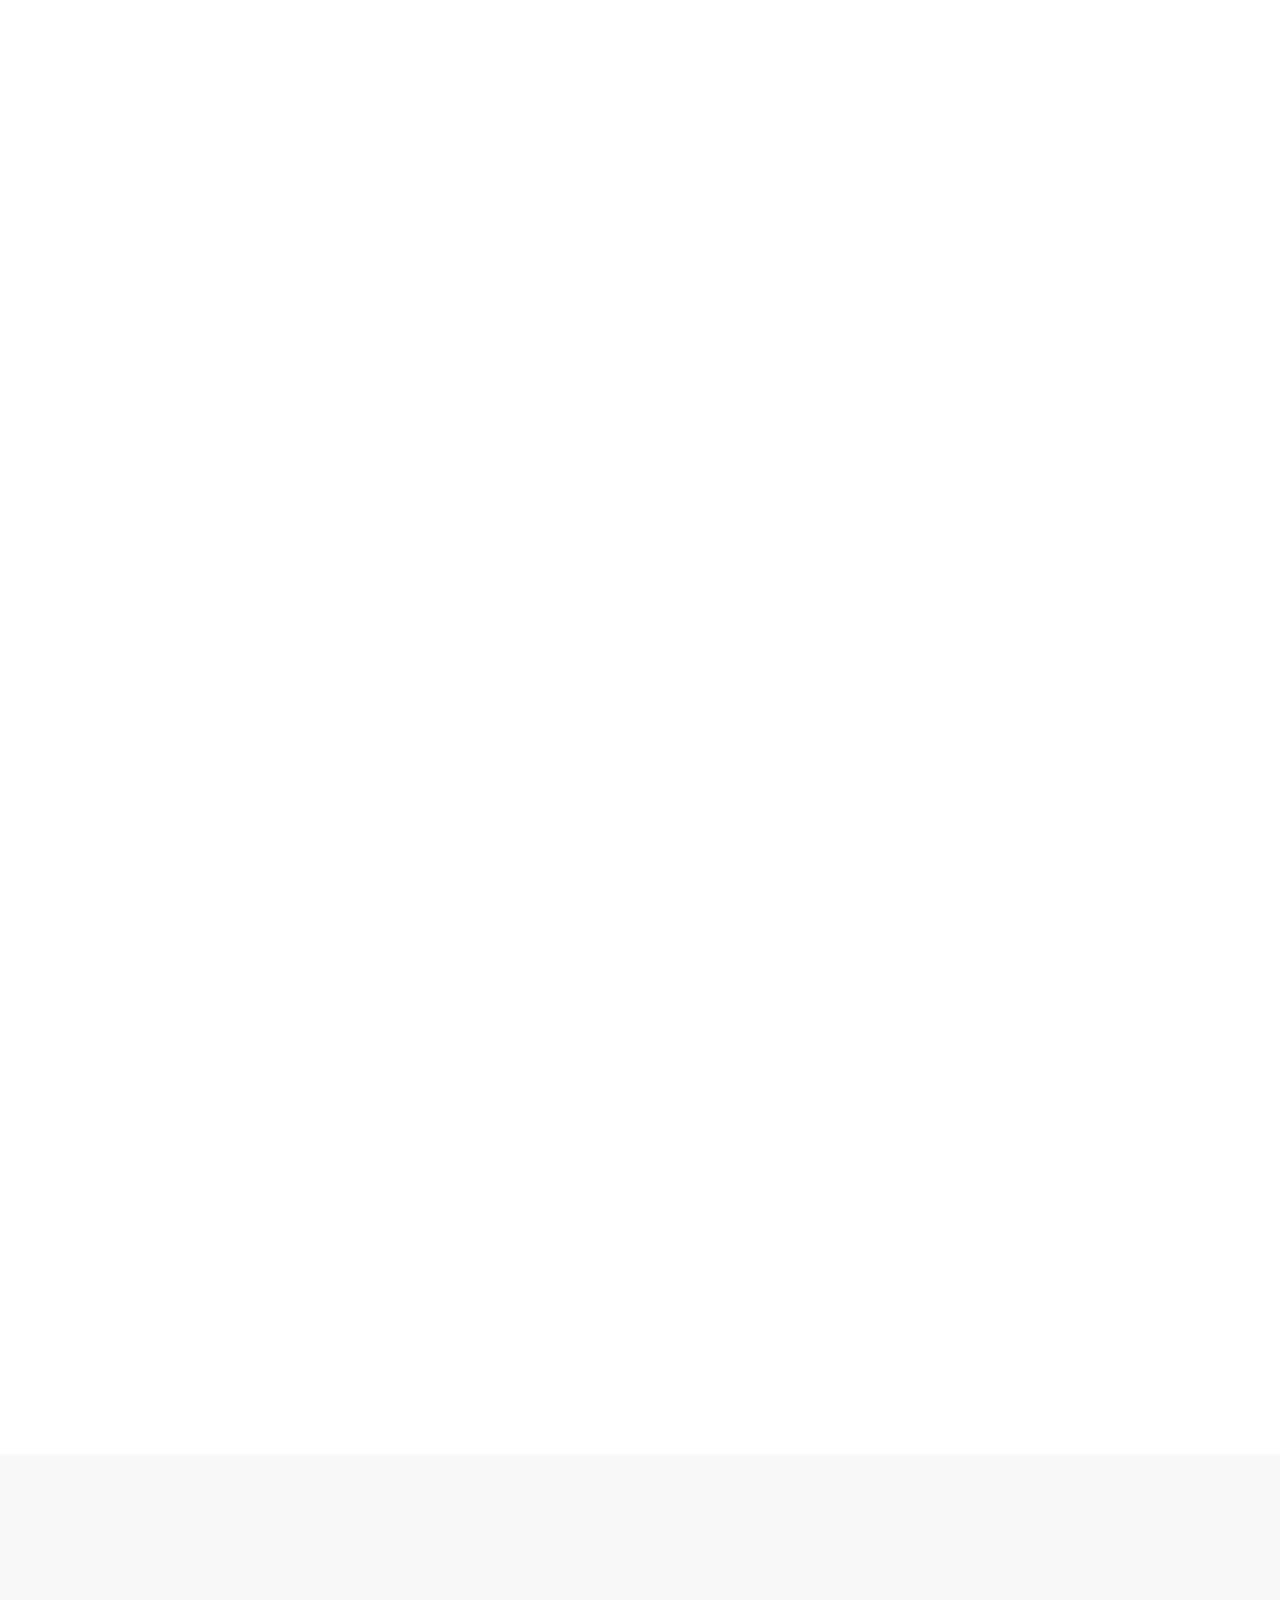
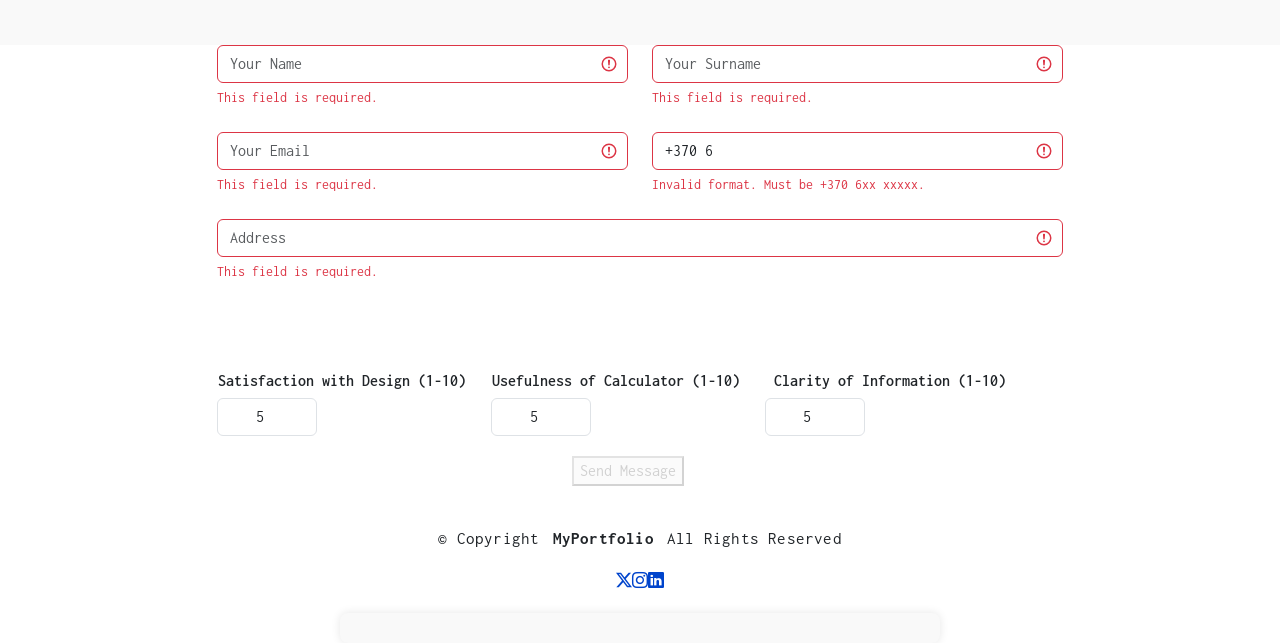
==== commit 9715e73b: "Update index.html" ====
--- a/index.html
+++ b/index.html
@@ -153,7 +153,6 @@
     </div>
   </div>
 </section>
-    </section>
 
     <section id="memory-game" class="memory-game section light-background" data-aos="fade-up" data-aos-duration="1000">
   <div class="container">
@@ -204,16 +203,14 @@
 </section>
 </main>
 <footer id="footer" class="footer light-background">
-</main>
-<footer id="footer" class="footer light-background">
     <div class="container" data-aos="fade-up" data-aos-delay="100">
 
         <div class="row text-center mb-4">
             <div class="col-lg-12">
                 <h2 style="font-size: 2em; margin-bottom: 10px;">Contact & Feedback</h2>
                 <p>Please use this form to leave feedback and rate your experience.</p>
-            </div>
-        </div>
+        </div>
+</footer>
 
         <div class="row justify-content-center">
             <div class="col-lg-8">
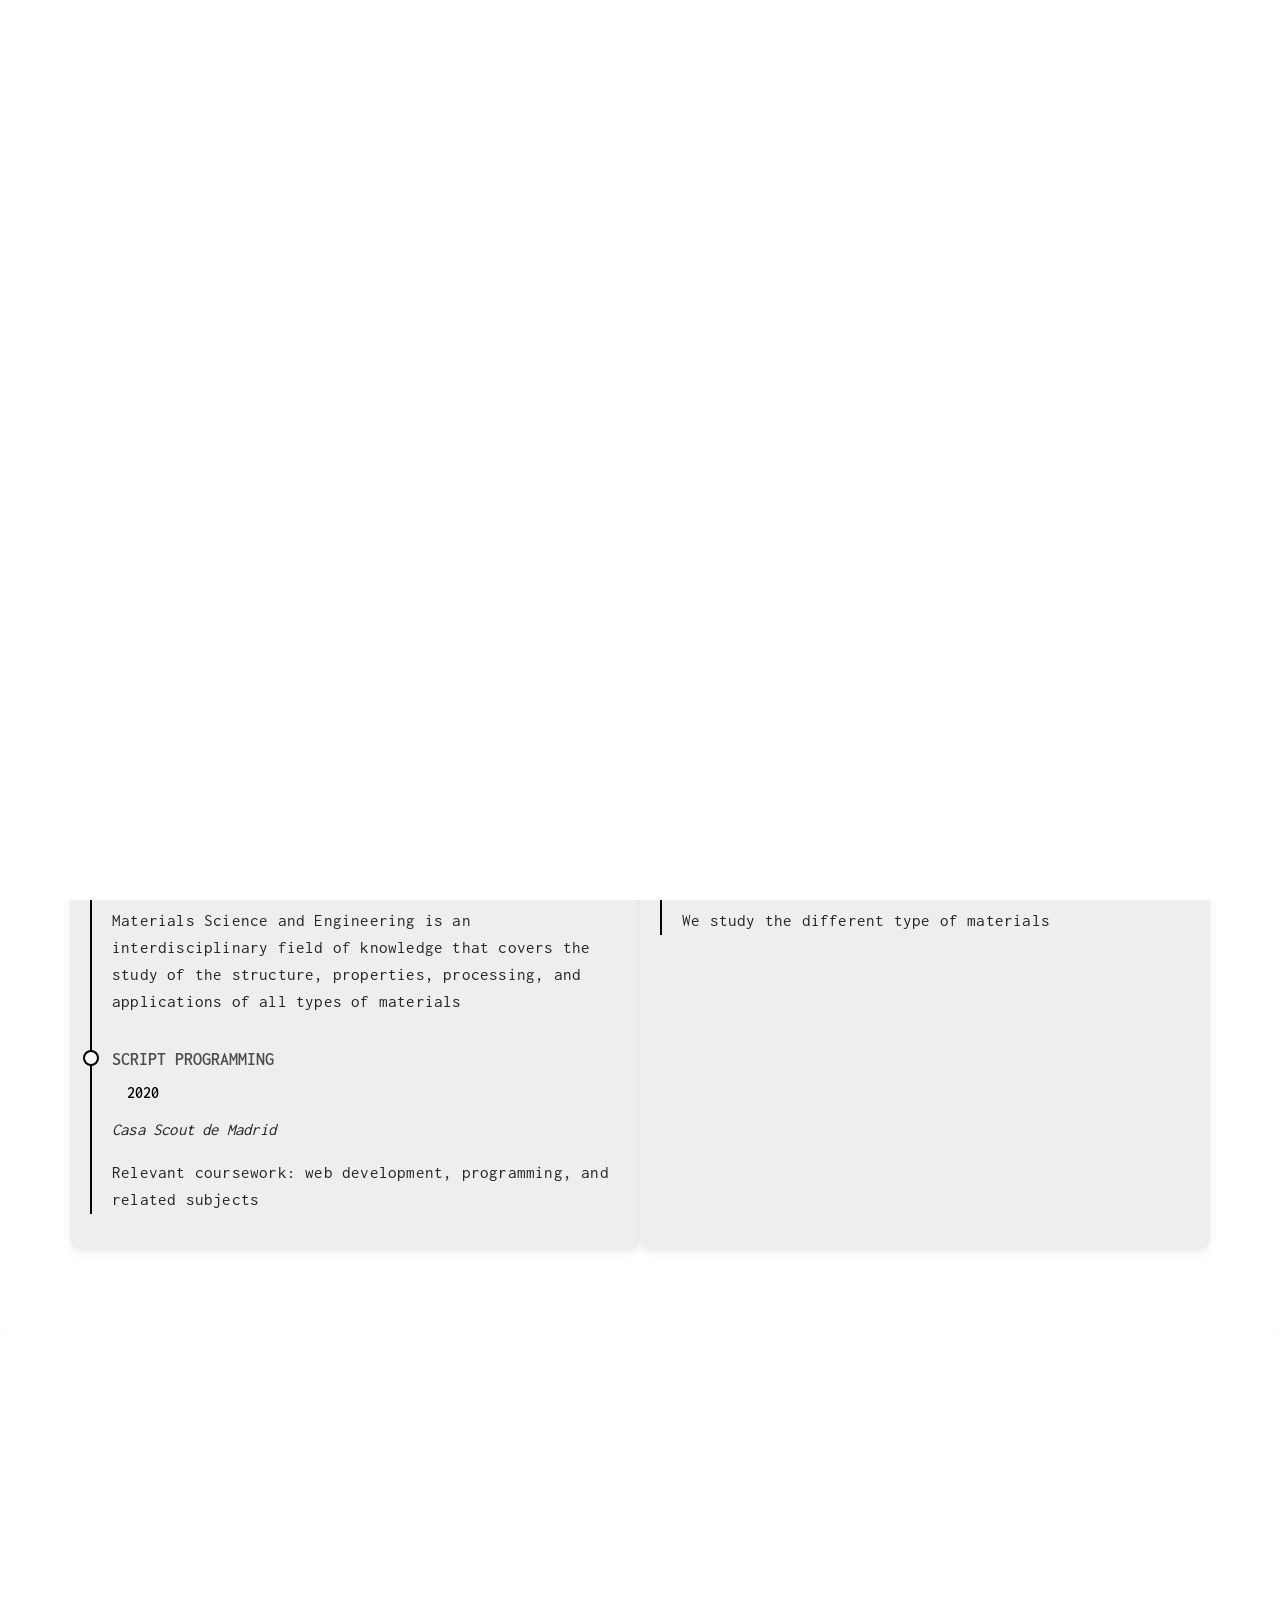
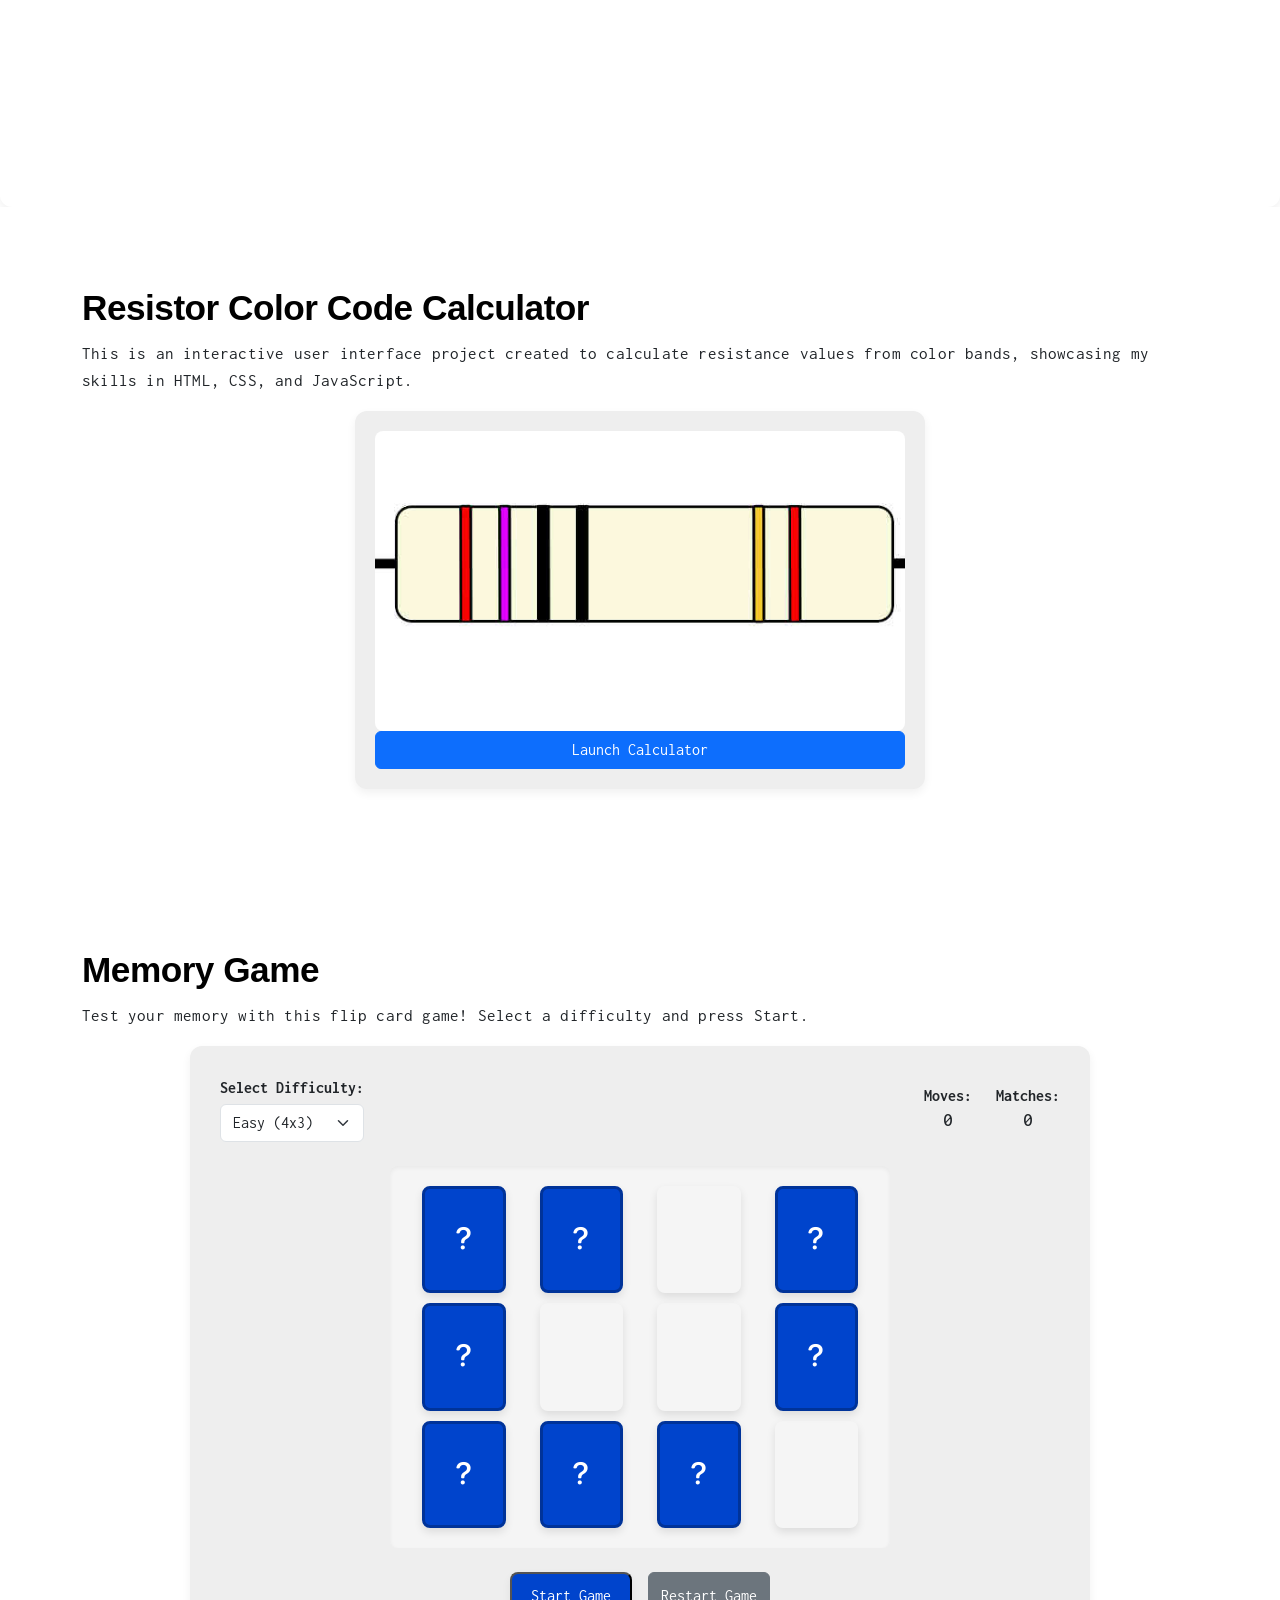
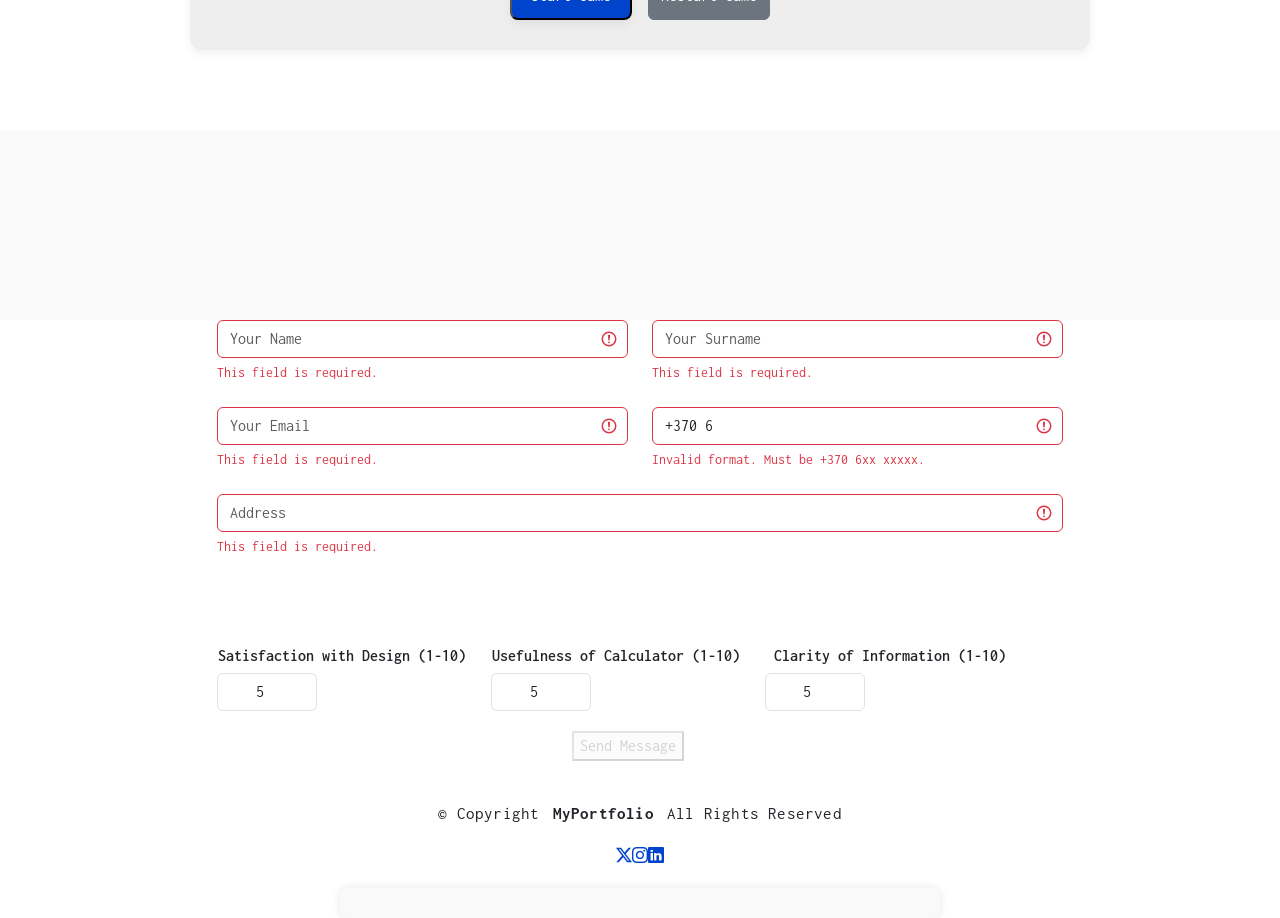
==== commit fe2adbe6: "Update index.html" ====
--- a/index.html
+++ b/index.html
@@ -104,7 +104,7 @@
 
       <div class="col-lg-4 col-md-6 portfolio-item card-surface" style="background-color: #eeeeee;">
         <div class="portfolio-content h-100">
-          <img src="assets/img/img_1.jpeg" class="img-fluid portfolio-img" width="200" height="300" alt="me">
+          <img src="assets/img/img_1.jpg" class="img-fluid portfolio-img" width="200" height="300" alt="me">
           <div class="portfolio-info">
             <h4>A picture of me in Norway</h4>
             <p></p>
@@ -114,7 +114,7 @@
 
       <div class="col-lg-4 col-md-6 portfolio-item card-surface" style="background-color: #eeeeee;">
         <div class="portfolio-content h-100">
-          <img src="assets/img/img_2.jpeg" class="img-fluid portfolio-img" width="200" height="300" alt="using laser we examinate the sample">
+          <img src="assets/img/img_2.jpg" class="img-fluid portfolio-img" width="200" height="300" alt="using laser we examinate the sample">
           <div class="portfolio-info">
             <h4>Nanomaterials Lab work</h4>
             <p></p>
@@ -124,7 +124,7 @@
 
       <div class="col-lg-4 col-md-6 portfolio-item card-surface" style="background-color: #eeeeee;">
         <div class="portfolio-content h-100">
-          <img src="assets/img/img_3.jpeg" class="img-fluid portfolio-img" width="200" height="300" alt="Me 3">
+          <img src="assets/img/img_3.jpg" class="img-fluid portfolio-img" width="200" height="300" alt="Me 3">
           <div class="portfolio-info">
             <h4>Practice</h4>
             <p></p>
--- a/assets/css/main.css
+++ b/assets/css/main.css
@@ -1,4 +1,3 @@
-maincss
 /**
 
 * Template Name: MyPortfolio
@@ -1378,13 +1377,13 @@
 .header {
     background: #fdfdfd;
     box-shadow: 0 2px 6px rgba(0,0,0,0.07);
-
+}
 
 .header .logo {
     font-weight: 700;
     font-size: 1.4rem;
     letter-spacing: -0.3px;
-}
+ }
 
 .navmenu a {
     padding: 10px 18px;
--- a/assets/css/custom.css
+++ b/assets/css/custom.css
@@ -1,4 +1,3 @@
-custom css
 @keyframes fadeIn {
   from {
     opacity: 0;
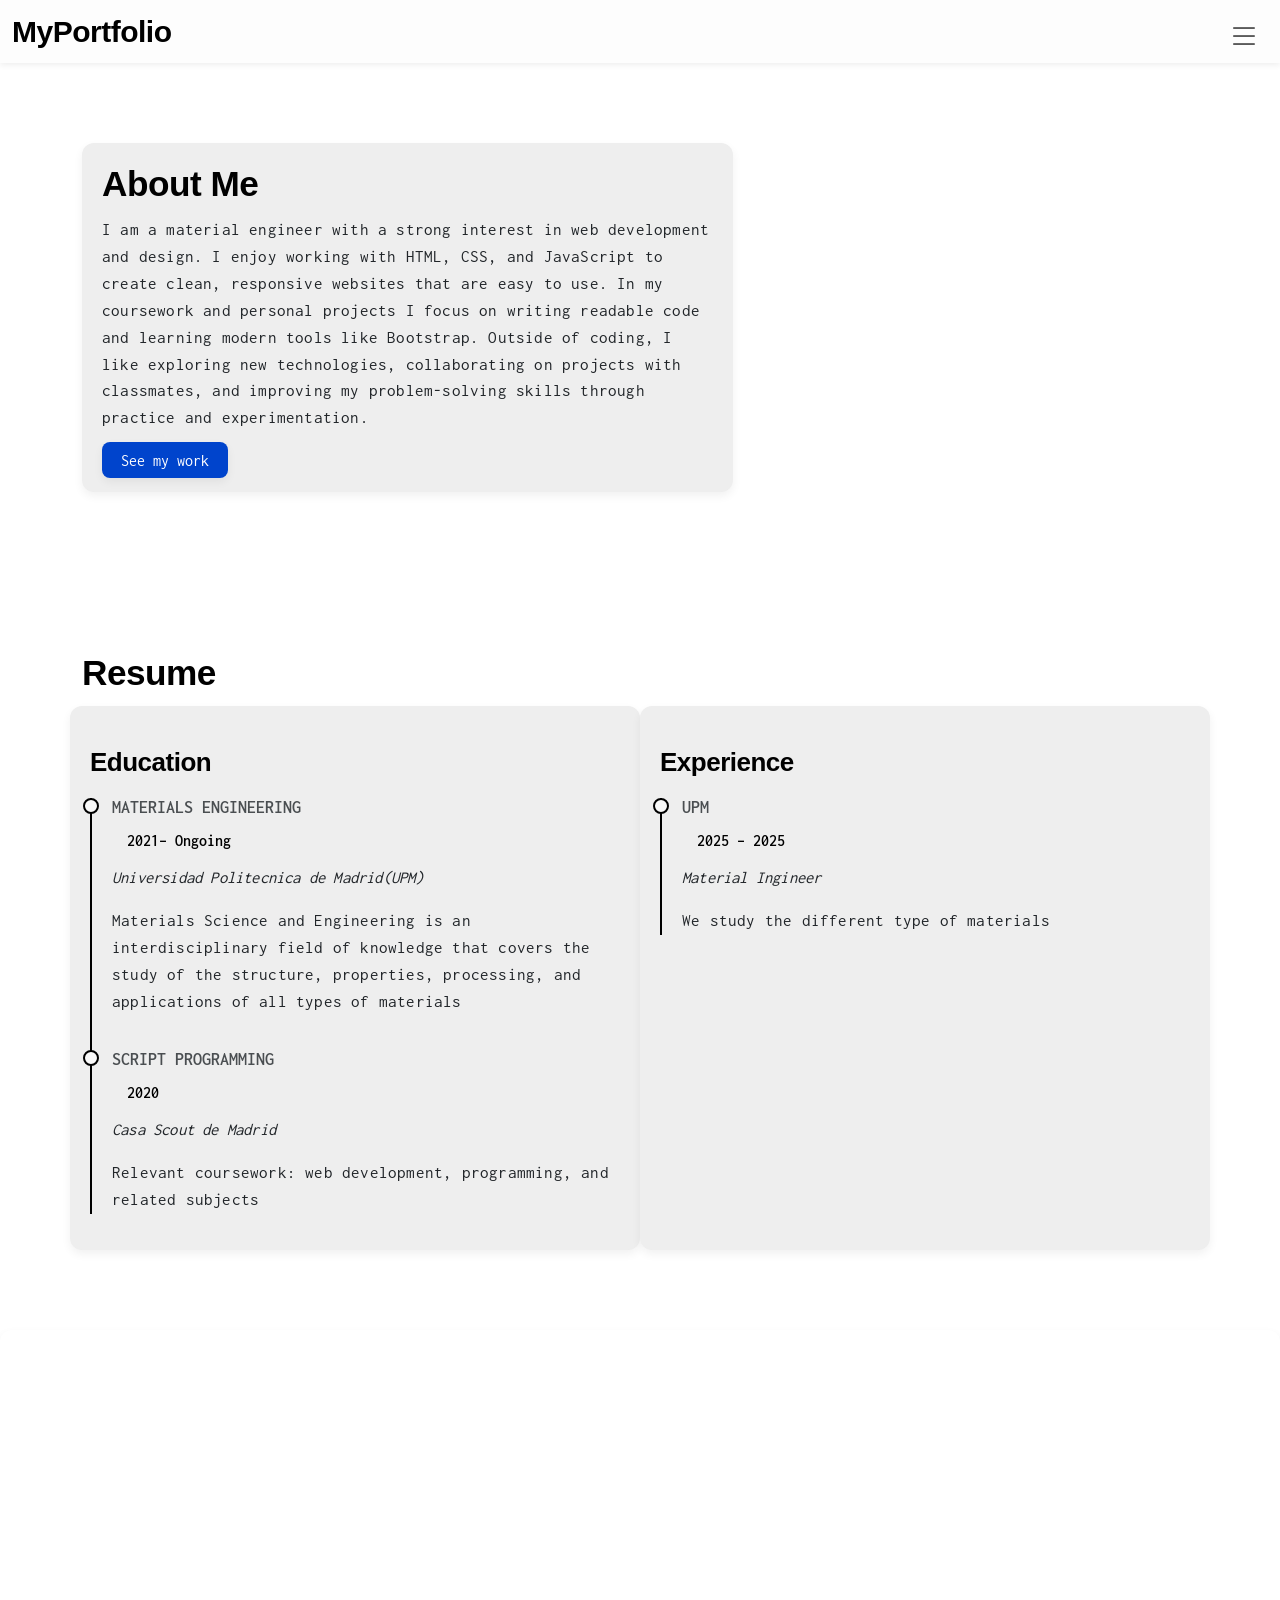
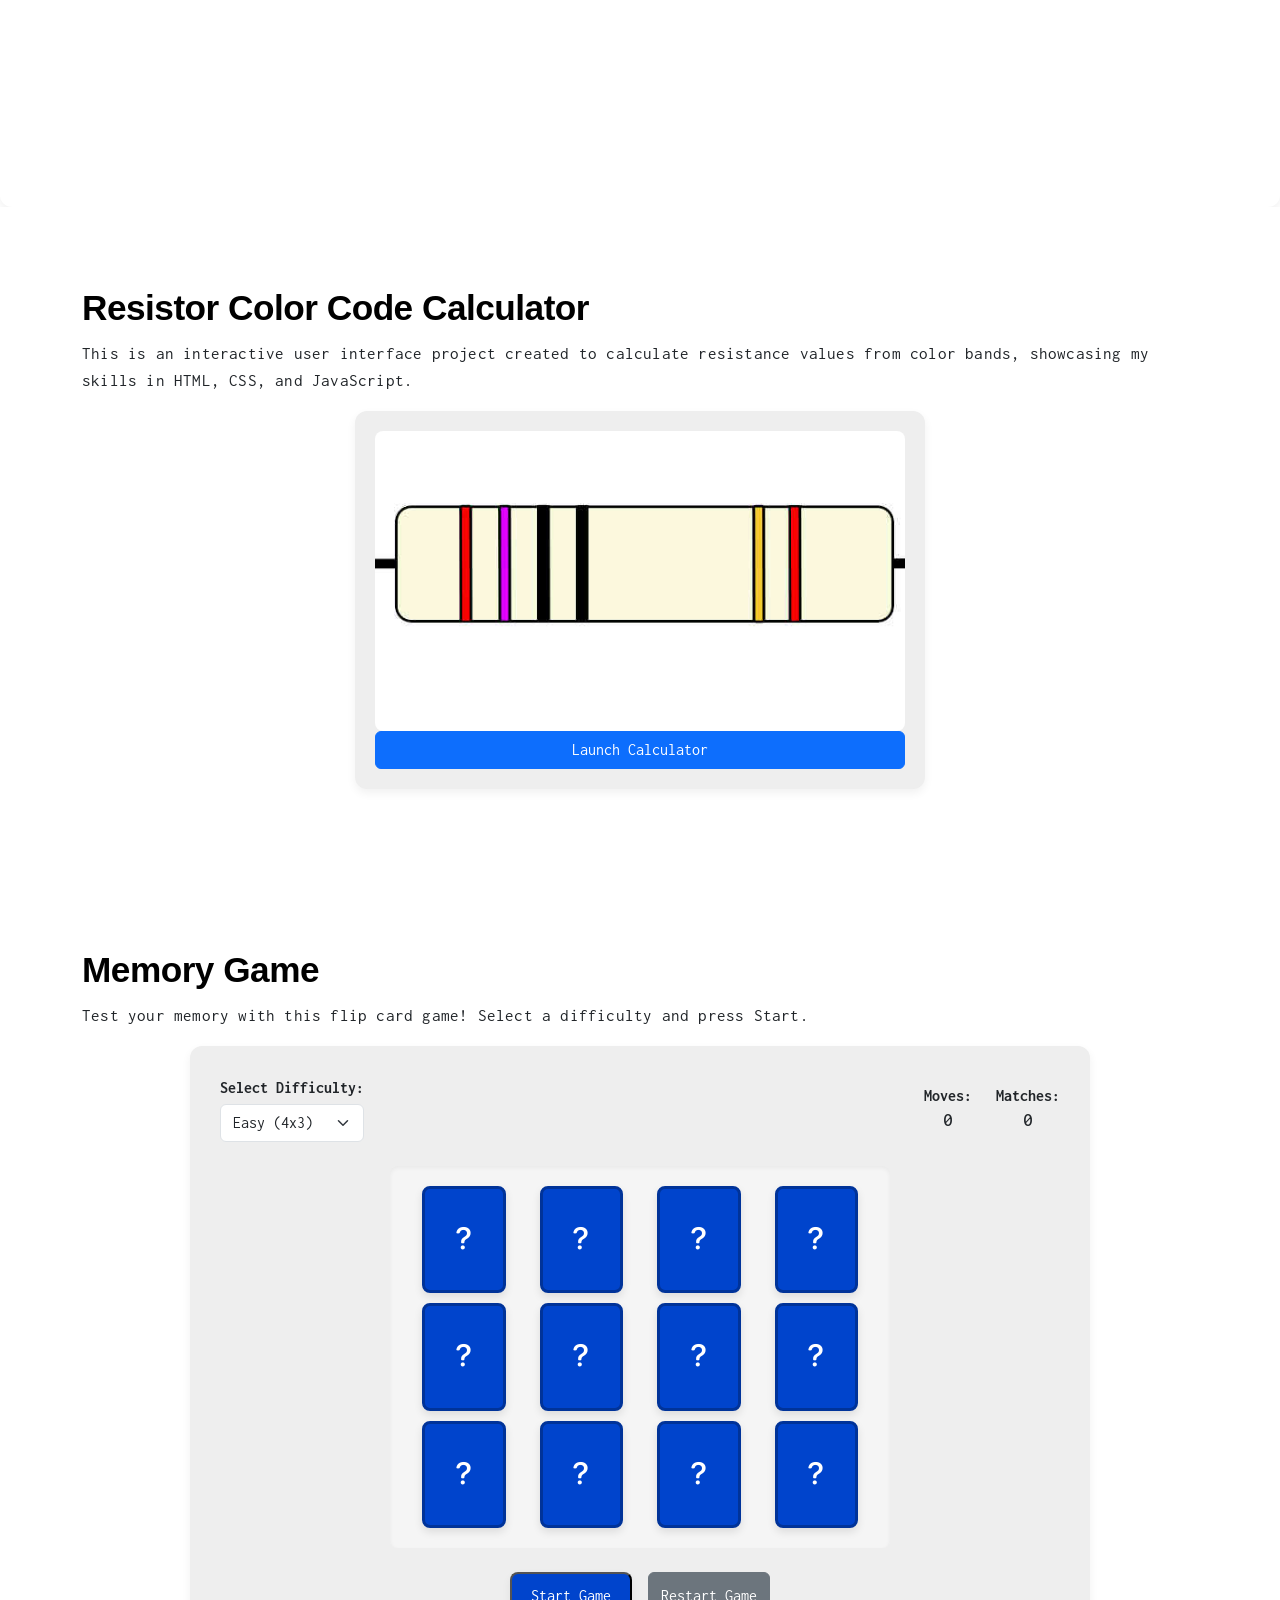
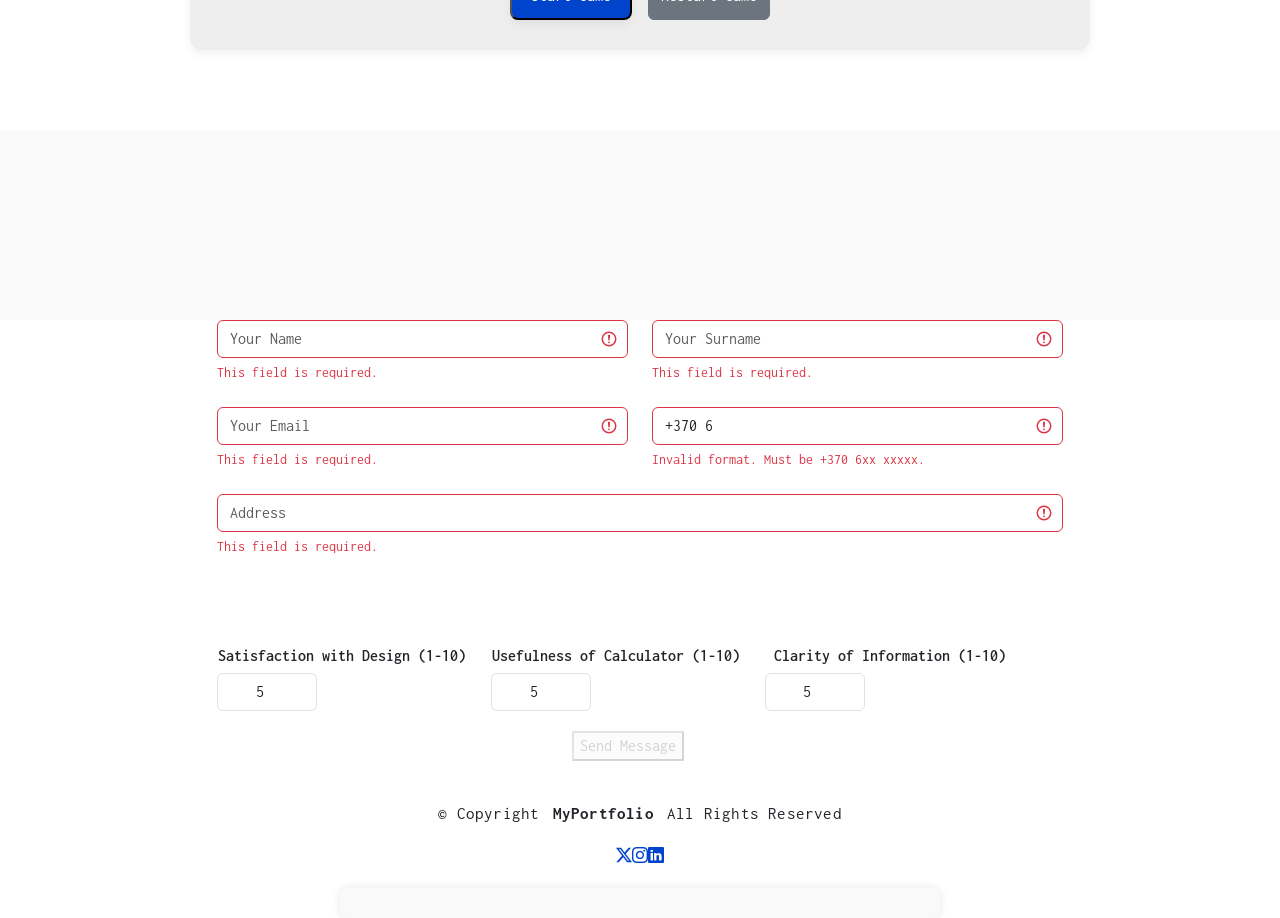
==== commit 3c251da1: "Update index.html" ====
--- a/index.html
+++ b/index.html
@@ -443,6 +443,14 @@
 /* Load dropdown values when modal opens */
 document.getElementById("calculatorModal").addEventListener("shown.bs.modal", loadOptions);
 </script>
+ <script>
+  window.addEventListener('load', function () {
+    const preloader = document.getElementById('preloader');
+    if (preloader) {
+      preloader.style.display = 'none';
+    }
+  });
+</script>
   
 </body>
 
